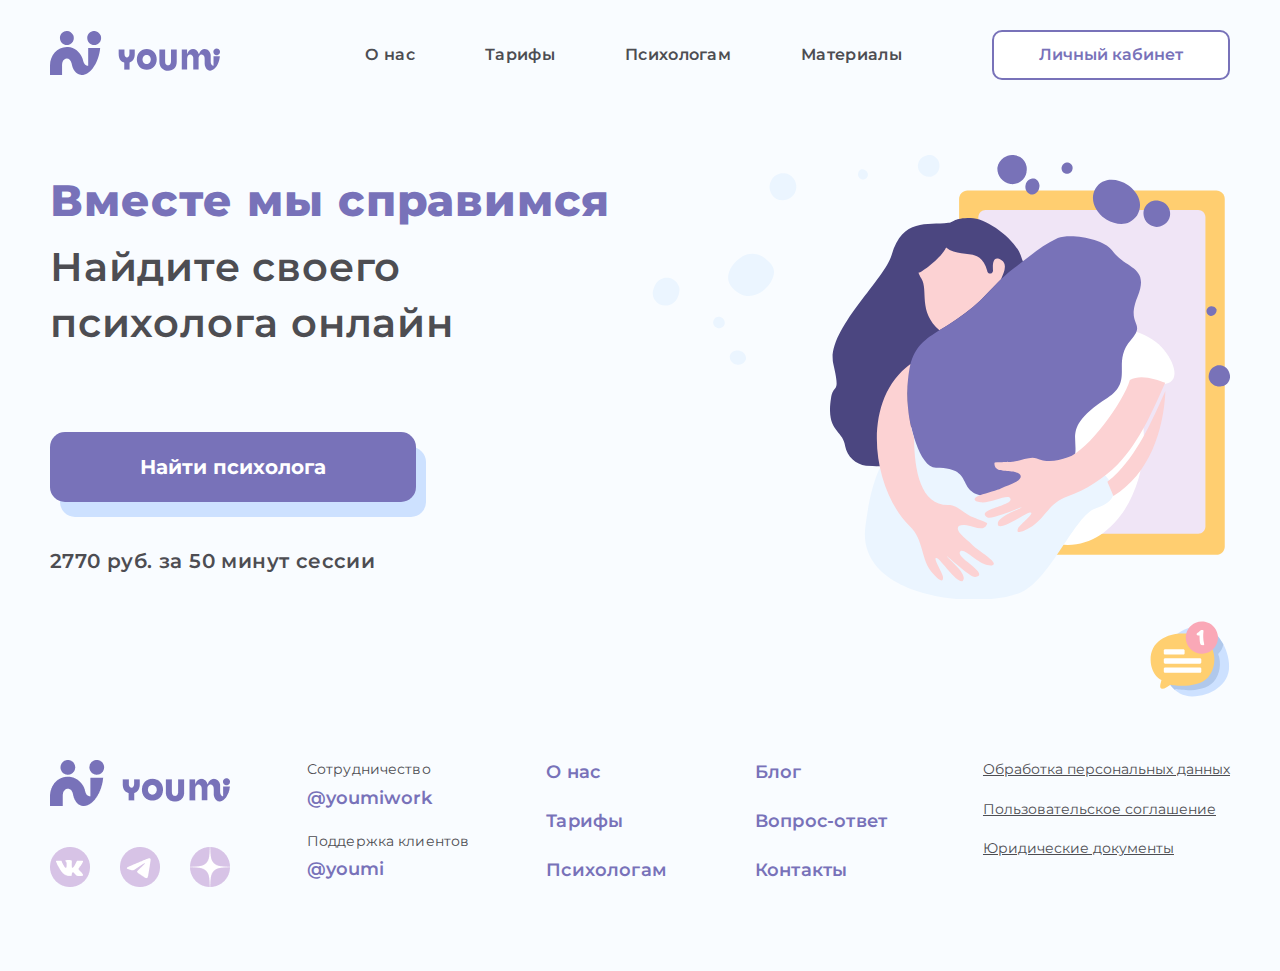
==== about-us.html @ 8cc69815 "about-us" ====
<!DOCTYPE html>
<html lang="en">
<head>
    <meta charset="UTF-8">
    <meta http-equiv="X-UA-Compatible" content="IE=edge">
    <meta name="viewport" content="width=device-width, initial-scale=1.0">
    <link rel="stylesheet" href="css/style.css">
    <link rel="stylesheet" href="css/header.css">
    <link rel="stylesheet" href="css/about-us.css">
    <link rel="stylesheet" href="css/footer.css">
    <title>About us</title>
</head>
<body>
    <header class="header">
        <div class="container">
            <div class="header__body">
                <a href="index.html" class="header__logo"><img src="img/header/logo.svg" alt=""></a>
                <nav class="header__menu menu">
                    <div class="menu__wrapper">
                        <ul class="menu__list">
                            <li class="menu__item"><a href="about-us.html" class="menu__link" target="_blank">О нас</a></li>
                            <li class="menu__item"><a href="rates.html" class="menu__link" target="_blank">Тарифы</a></li>
                            <li class="menu__item"><a href="psychologists.html" class="menu__link" target="_blank">Психологам</a></li>
                            <li class="menu__item"><a href="#" class="menu__link" target="_blank">Материалы</a></li>
                        </ul>
                        <button class="menu__button">Личный кабинет</button>
                    </div>
                    <div class="menu__burger">
                    </div>
                </nav>
            </div>
        </div>
    </header>
     <main class="main">
        <section class="meet">
            <div class="container">
                <div class="meet__body">
                    <div class="meet__content content-meet">
                        <h3 class="content-meet__title title">Вместе мы справимся</h3>
                        <h1 class="content-meet__subtitle">Найдите своего психолога онлайн</h1>
                        <button class="content-meet__button button">Найти психолога</button>
                        <p class="content-meet__price">2770 руб. за 50 минут сессии</p>
                    </div>
                    <div class="meet__image">
                        <div class="meet__card-img">
                            <img src="img/home-page/meet/meet.svg" alt="">
                        </div>
                    </div>
                </div>
            </div>
        </section>
    </main>
    <footer class="footer">
        <div class="container">
            <div class="footer__body footer-flex">
                <div class="footer-flex__wrapper">
                    <div class="footer-flex__logo">
                        <img src="img/footer/logo.png" alt="">
                     </div>
                    <div data-da=".footer-flex, 768, 3" class="footer-flex__social" >
                        <a href="https://vk.com/"><img src="img/footer/vk.png" alt="vk"></a>
                        <a href="https://web.telegram.org/k/"><img src="img/footer/telegram.png" alt="telegram"></a>
                        <a href="https://dzen.ru/"><img src="img/footer/dzen.png" alt="dzen"></a>
                    </div>
                </div>
                <div class="footer-flex__email email-footer">
                    <div class="email-footer__item">
                       <div class="email-footer__title">Сотрудничество</div>
                       <a class="email-footer__link" href="mailto:@youmiwork">@youmiwork</a>
                    </div>
                    <div class="email-footer__item">
                        <div class="email-footer__title">Поддержка клиентов</div>
                        <a class="email-footer__link" href="mailto:@youmi">@youmi</a>
                    </div>
                </div>
                <nav class="footer-flex__nav nav-footer">
                    <ul class="nav-footer__list">
                        <li class="nav-footer__item"><a href="about-us.html" class="nav-footer__link" target="_blank">О нас</a></li>
                        <li class="nav-footer__item"><a href="#" class="nav-footer__link" target="_blank">Блог</a></li>
                        <li class="nav-footer__item"><a href="rates.html" class="nav-footer__link" target="_blank">Тарифы</a></li>
                        <li class="nav-footer__item"><a href="#" class="nav-footer__link" target="_blank">Вопрос-ответ</a></li>
                        <li class="nav-footer__item"><a href="psychologists.html" class="nav-footer__link" target="_blank">Психологам</a></li>
                        <li class="nav-footer__item"><a href="contacts.html" class="nav-footer__link" target="_blank">Контакты</a></li>
                    </ul>
                </nav>
                <d class="footer-flex__documentation documentation-footer">
                    <a href="#" class="documentation-footer__link">Обработка персональных данных</a>
                    <a href="#" class="documentation-footer__link">Пользовательское соглашение</a>
                    <a href="#" class="documentation-footer__link">Юридические документы</a>
                </d>
            </div>
        </div>
    </footer>
     <script src="js/jquery.js"></script>
     <script src="js/slick.min.js"></script>
     <script type="module" src="./js/app.js"></script>
     <script src="js/main.js"></script>
</body>
</html>
---- css/style.css ----
@font-face {
  font-family: "Montserrat-Light";
  src: url("../fonts/Montserrat-Light.ttf");
  font-weight: 300;
}
@font-face {
  font-family: "Montserrat-LightItalic";
  src: url("../fonts/Montserrat-LightItalic.ttf");
  font-weight: 300;
  font-style: italic;
}
@font-face {
  font-family: "Montserrat-Regular";
  src: url("../fonts/Montserrat-Regular.ttf");
  font-weight: 400;
}
@font-face {
  font-family: "Montserrat-Italic";
  src: url("../fonts/Montserrat-Italic.ttf");
  font-weight: 400;
  font-style: italic;
}
@font-face {
  font-family: "Montserrat-Medium";
  src: url("../fonts/Montserrat-Medium.ttf");
  font-weight: 500;
}
@font-face {
  font-family: "Montserrat-MediumItalic";
  src: url("../fonts/Montserrat-MediumItalic.ttf");
  font-weight: 500;
  font-style: italic;
}
@font-face {
  font-family: "Montserrat-SemiBold";
  src: url("../fonts/Montserrat-SemiBold.ttf");
  font-weight: 600;
}
@font-face {
  font-family: "Montserrat-SemiBoldItalic";
  src: url("../fonts/Montserrat-SemiBoldItalic.ttf");
  font-weight: 600;
  font-style: italic;
}
@font-face {
  font-family: "Montserrat-Bold";
  src: url("../fonts/Montserrat-Bold.ttf");
  font-weight: 700;
}
@font-face {
  font-family: "Montserrat-BoldItalic";
  src: url("../fonts/Montserrat-BoldItalic.ttf");
  font-weight: 700;
  font-style: italic;
}
@font-face {
  font-family: "Montserrat-ExtraBold";
  src: url("../fonts/Montserrat-ExtraBold.ttf");
  font-weight: 800;
}
@font-face {
  font-family: "Montserrat-ExtraBoldItalic";
  src: url("../fonts/Montserrat-ExtraBoldItalic.ttf");
  font-weight: 800;
  font-style: italic;
}
* {
  margin: 0;
  padding: 0;
  box-sizing: border-box;
  list-style: none;
  text-decoration: none;
}

.lock {
  overflow: hidden;
}

.container {
  max-width: 1210px;
  padding: 0 15px;
  margin: 0 auto;
}
@media screen and (max-width: 768px) {
  .container {
    padding: 0 30px;
  }
}

.ibg {
  position: relative;
}
.ibg img {
  position: absolute;
  width: 100%;
  height: 100%;
  top: 0;
  left: 0;
  -o-object-fit: cover;
     object-fit: cover;
}

.button {
  min-height: 70px;
  font-family: var(--font-montserrat-norms-bold);
  font-size: 20px;
  line-height: 100%;
  color: #FFFFFF;
  display: inline-flex;
  align-items: center;
  justify-content: center;
  background: var(--main-color);
  border-radius: 15px;
  border: none;
  outline: none;
  cursor: pointer;
  box-shadow: 10px 15px 0px #CDE1FF;
}
.button:hover {
  box-shadow: 5px 5px 0px #CDE1FF;
}
.button:active {
  box-shadow: 0px 1px 0px #CDE1FF;
}
@media screen and (max-width: 768px) {
  .button {
    box-shadow: 5px 10px 0px #CDE1FF;
  }
}
@media screen and (max-width: 360px) {
  .button {
    font-size: 16px;
  }
}

.title {
  font-family: var(--font-montserrat-norms-extrabold);
  font-size: 40px;
  line-height: 130%;
  letter-spacing: 0.02em;
  color: #7872B9;
}
@media screen and (max-width: 640px) {
  .title {
    font-size: 18px;
  }
}

.text {
  font-family: var(--font-montserrat-norms-regular);
  font-size: 20px;
  line-height: 140%;
  letter-spacing: 0.01em;
  color: #4D4D52;
}
@media screen and (max-width: 480px) {
  .text {
    font-size: 14px;
  }
}
---- css/header.css ----
:root {
  --font-montserrat-norms-light:"Montserrat-Light",sans-serif;
  --font-montserrat-italic-light:"Montserrat-LightItalic",sans-serif;
  --font-montserrat-norms-regular:"Montserrat-Regular",sans-serif;
  --font-montserrat-italic-regular:"Montserrat-Italic",sans-serif;
  --font-montserrat-norms-medium:"Montserrat-Medium",sans-serif;
  --font-montserrat-italic-medium:"Montserrat-MediumItalic",sans-serif;
  --font-montserrat-norms-semibold:"Montserrat-SemiBold",sans-serif;
  --font-montserrat-italic-semibold:"Montserrat-SemiBoldItalic",sans-serif;
  --font-montserrat-norms-bold:"Montserrat-Bold",sans-serif;
  --font-montserrat-italic-bold:"Montserrat-BoldItalic",sans-serif;
  --font-montserrat-norms-extrabold:"Montserrat-ExtraBold",sans-serif;
  --font-montserrat-italic-extrabold:"Montserrat-ExtraBoldItalic",sans-serif;
  --main-color:#7872B9;
  --secondary-color:#4D4D52;
}

.header {
  padding-top: 30px;
  background: #F9FCFF;
}
.header__body {
  display: flex;
  justify-content: space-between;
  align-items: center;
  min-height: 50px;
}

.menu {
  display: flex;
  align-items: center;
}
.menu__wrapper {
  display: flex;
  align-items: center;
  transition: all 0.3s;
}
@media screen and (max-width: 920px) {
  .menu__wrapper {
    display: block;
    position: fixed;
    width: 100%;
    height: 100%;
    z-index: 5;
    top: -100%;
    left: 0;
    padding: 70px 15px 30px;
    background: rgba(152, 147, 251, 0.8);
    text-align: center;
  }
  .menu__wrapper.active {
    top: 0;
  }
}
.menu__list {
  display: flex;
  gap: 70px;
}
@media screen and (max-width: 1100px) {
  .menu__list {
    gap: 30px;
  }
}
@media screen and (max-width: 920px) {
  .menu__list {
    display: block;
  }
}
@media screen and (max-width: 920px) {
  .menu__item {
    margin-bottom: 30px;
  }
}
.menu__link {
  font-family: var(--font-montserrat-norms-semibold);
  font-size: 16px;
  line-height: 30px;
  letter-spacing: 0.02em;
  color: var(--secondary-color);
}
.menu__link:hover {
  text-decoration: underline;
}
@media screen and (max-width: 920px) {
  .menu__link {
    color: #fff;
    font-size: 36px;
  }
  .menu__link:hover {
    text-decoration: none;
  }
}
.menu__button {
  margin-left: 90px;
  min-height: 50px;
  display: flex;
  justify-content: center;
  align-items: center;
  font-family: var(--font-montserrat-norms-semibold);
  font-size: 16px;
  line-height: 22px;
  color: var(--main-color);
  border: 2px solid #7872B9;
  border-radius: 10px;
  background: #fff;
  padding: 0 45px;
  cursor: pointer;
  transition: all 0.3s;
}
@media screen and (min-width: 921px) {
  .menu__button:hover {
    background: rgba(215, 195, 230, 0.25);
  }
  .menu__button:active {
    color: #fff;
    background: #7872B9;
  }
}
@media screen and (max-width: 1100px) {
  .menu__button {
    margin-left: 20px;
  }
}
@media screen and (max-width: 920px) {
  .menu__button {
    margin: 0 auto;
  }
}
.menu__burger {
  width: 30px;
  height: 22px;
  background: url(../img/header/open.png) no-repeat;
  display: none;
  transition: all 0.3s;
}
@media screen and (max-width: 920px) {
  .menu__burger {
    display: block;
    position: relative;
    z-index: 10;
    cursor: pointer;
  }
}
.menu__burger.active {
  height: 30px;
  background: url(../img/header/close.png) no-repeat;
}
---- css/about-us.css ----
:root {
  --font-montserrat-norms-light:"Montserrat-Light",sans-serif;
  --font-montserrat-italic-light:"Montserrat-LightItalic",sans-serif;
  --font-montserrat-norms-regular:"Montserrat-Regular",sans-serif;
  --font-montserrat-italic-regular:"Montserrat-Italic",sans-serif;
  --font-montserrat-norms-medium:"Montserrat-Medium",sans-serif;
  --font-montserrat-italic-medium:"Montserrat-MediumItalic",sans-serif;
  --font-montserrat-norms-semibold:"Montserrat-SemiBold",sans-serif;
  --font-montserrat-italic-semibold:"Montserrat-SemiBoldItalic",sans-serif;
  --font-montserrat-norms-bold:"Montserrat-Bold",sans-serif;
  --font-montserrat-italic-bold:"Montserrat-BoldItalic",sans-serif;
  --font-montserrat-norms-extrabold:"Montserrat-ExtraBold",sans-serif;
  --font-montserrat-italic-extrabold:"Montserrat-ExtraBoldItalic",sans-serif;
  --main-color:#7872B9;
  --secondary-color:#4D4D52;
}

.meet {
  background: #F9FCFF;
  padding: 75px 0 81px 0;
}
@media screen and (max-width: 768px) {
  .meet {
    padding: 47px 0 72px 0;
  }
}
.meet__body {
  display: flex;
  -moz-column-gap: 15px;
       column-gap: 15px;
}
@media screen and (max-width: 768px) {
  .meet__body {
    flex-direction: column;
    row-gap: 30px;
  }
}
.meet__content {
  flex: 1 1 auto;
  display: flex;
  flex-direction: column;
  align-items: flex-start;
}
@media screen and (max-width: 768px) {
  .meet__content {
    text-align: center;
    align-items: center;
  }
}
.meet__image {
  flex: 0 0 49%;
  position: relative;
}
.meet__image:after {
  content: "";
  position: absolute;
  bottom: -100px;
  right: 0;
  width: 80px;
  height: 80px;
  background: url(../img/home-page/meet/chat.svg) center/cover no-repeat;
}
@media screen and (max-width: 768px) {
  .meet__image:after {
    bottom: -60px;
  }
}
@media screen and (max-width: 360px) {
  .meet__image:after {
    bottom: -52px;
    width: 40px;
    height: 40px;
  }
}
@media screen and (min-width: 769px) {
  .meet__card-img {
    position: relative;
    min-height: 444px;
    overflow: hidden;
  }
  .meet__card-img img {
    -o-object-fit: cover;
       object-fit: cover;
    position: absolute;
    width: 100%;
    height: 100%;
    top: 0;
    left: 0;
  }
}
@media screen and (max-width: 768px) {
  .meet__card-img {
    text-align: center;
  }
  .meet__card-img img {
    max-width: 100%;
  }
}

.content-meet__title {
  margin-top: 17px;
  margin-bottom: 10px;
  font-size: 44px;
}
@media screen and (max-width: 768px) {
  .content-meet__title {
    margin-bottom: 5px;
  }
}
@media screen and (max-width: 360px) {
  .content-meet__title {
    font-family: var(--font-montserrat-norms-bold);
    font-size: 24px;
  }
}
.content-meet__subtitle {
  font-family: var(--font-montserrat-norms-semibold);
  font-size: 40px;
  line-height: 140%;
  letter-spacing: 0.02em;
  color: var(--secondary-color);
  max-width: 430px;
  margin-bottom: 81px;
}
@media screen and (max-width: 768px) {
  .content-meet__subtitle {
    margin-bottom: 30px;
  }
}
@media screen and (max-width: 480px) {
  .content-meet__subtitle {
    font-size: 24px;
  }
}
.content-meet__button {
  padding: 0 90px;
  margin-bottom: 45px;
}
@media screen and (max-width: 880px) {
  .content-meet__button {
    padding: 0 70px;
  }
}
@media screen and (max-width: 768px) {
  .content-meet__button {
    margin-bottom: 30px;
  }
}
@media screen and (max-width: 480px) {
  .content-meet__button {
    padding: 0 50px;
  }
}
.content-meet__price {
  font-family: var(--font-montserrat-norms-semibold);
  color: var(--secondary-color);
  font-size: 20px;
  line-height: 140%;
  letter-spacing: 0.02em;
}
@media screen and (max-width: 360px) {
  .content-meet__price {
    font-size: 14px;
  }
}
---- css/footer.css ----
:root {
  --font-montserrat-norms-light:"Montserrat-Light",sans-serif;
  --font-montserrat-italic-light:"Montserrat-LightItalic",sans-serif;
  --font-montserrat-norms-regular:"Montserrat-Regular",sans-serif;
  --font-montserrat-italic-regular:"Montserrat-Italic",sans-serif;
  --font-montserrat-norms-medium:"Montserrat-Medium",sans-serif;
  --font-montserrat-italic-medium:"Montserrat-MediumItalic",sans-serif;
  --font-montserrat-norms-semibold:"Montserrat-SemiBold",sans-serif;
  --font-montserrat-italic-semibold:"Montserrat-SemiBoldItalic",sans-serif;
  --font-montserrat-norms-bold:"Montserrat-Bold",sans-serif;
  --font-montserrat-italic-bold:"Montserrat-BoldItalic",sans-serif;
  --font-montserrat-norms-extrabold:"Montserrat-ExtraBold",sans-serif;
  --font-montserrat-italic-extrabold:"Montserrat-ExtraBoldItalic",sans-serif;
  --main-color:#7872B9;
  --secondary-color:#4D4D52;
}

.footer {
  padding: 80px 0;
  background: #F9FCFF;
}

.footer-flex {
  display: flex;
  justify-content: space-between;
  -moz-column-gap: 50px;
       column-gap: 50px;
  flex-wrap: wrap;
  row-gap: 40px;
}
@media screen and (max-width: 1150px) {
  .footer-flex {
    -moz-column-gap: 0;
         column-gap: 0;
  }
}
.footer-flex__wrapper {
  display: flex;
  flex-direction: column;
  row-gap: 37px;
}
@media screen and (max-width: 1150px) {
  .footer-flex__wrapper {
    order: -1;
    flex: 0 0 50%;
  }
}
.footer-flex__social {
  display: flex;
  -moz-column-gap: 30px;
       column-gap: 30px;
}
.footer-flex__social img {
  width: 40px;
  height: 40px;
}
@media screen and (max-width: 1150px) {
  .footer-flex__email {
    flex: 0 1 50%;
  }
  .footer-flex__documentation {
    flex: 0 1 50%;
  }
}
@media screen and (max-width: 768px) {
  .footer-flex__email {
    flex: 0 1 100%;
  }
  .footer-flex__documentation {
    flex: 0 1 100%;
  }
}

.email-footer {
  display: flex;
  flex-direction: column;
  row-gap: 21px;
}
.email-footer__title {
  font-family: var(--font-montserrat-norms-regular);
  font-size: 14px;
  line-height: 140%;
  letter-spacing: 0.01em;
  color: #4D4D52;
  margin-bottom: 6px;
}
.email-footer__link {
  font-family: var(--font-montserrat-norms-semibold);
  font-size: 18px;
  line-height: 140%;
  cursor: pointer;
  color: #7872B9;
}
.email-footer__link:hover {
  text-decoration: underline;
}

.nav-footer {
  flex: 0 0 360px;
}
@media screen and (max-width: 1150px) {
  .nav-footer {
    order: -1;
    flex: 0 0 50%;
  }
}
@media screen and (max-width: 768px) {
  .nav-footer {
    flex: 0 0 100%;
  }
}
.nav-footer__list {
  display: flex;
  flex-wrap: wrap;
  row-gap: 24px;
  justify-content: center;
}
@media screen and (max-width: 768px) {
  .nav-footer__list {
    width: 100%;
    max-width: 330px;
  }
}
.nav-footer__item {
  flex: 0 50%;
}
@media screen and (min-width: 769px) {
  .nav-footer__item:nth-child(even) {
    flex: 0 0 42%;
  }
  .nav-footer__item:nth-child(odd) {
    flex: 0 0 58%;
  }
}
@media screen and (max-width: 768px) {
  .nav-footer__item:nth-child(odd) {
    padding-right: 10px;
  }
}
.nav-footer__link {
  font-family: var(--font-montserrat-norms-semibold);
  font-size: 18px;
  line-height: 140%;
  letter-spacing: 0.01em;
  color: #7872B9;
  cursor: pointer;
}
.nav-footer__link:hover {
  text-decoration: underline;
}
@media screen and (max-width: 480px) {
  .nav-footer__link {
    font-size: 16px;
  }
}

.documentation-footer {
  display: flex;
  flex-direction: column;
  row-gap: 20px;
}
.documentation-footer__link {
  font-family: var(--font-montserrat-norms-regular);
  font-size: 14px;
  line-height: 140%;
  color: #4D4D52;
  text-decoration: underline;
}
@media screen and (max-width: 480px) {
  .documentation-footer__link {
    font-size: 16px;
  }
}
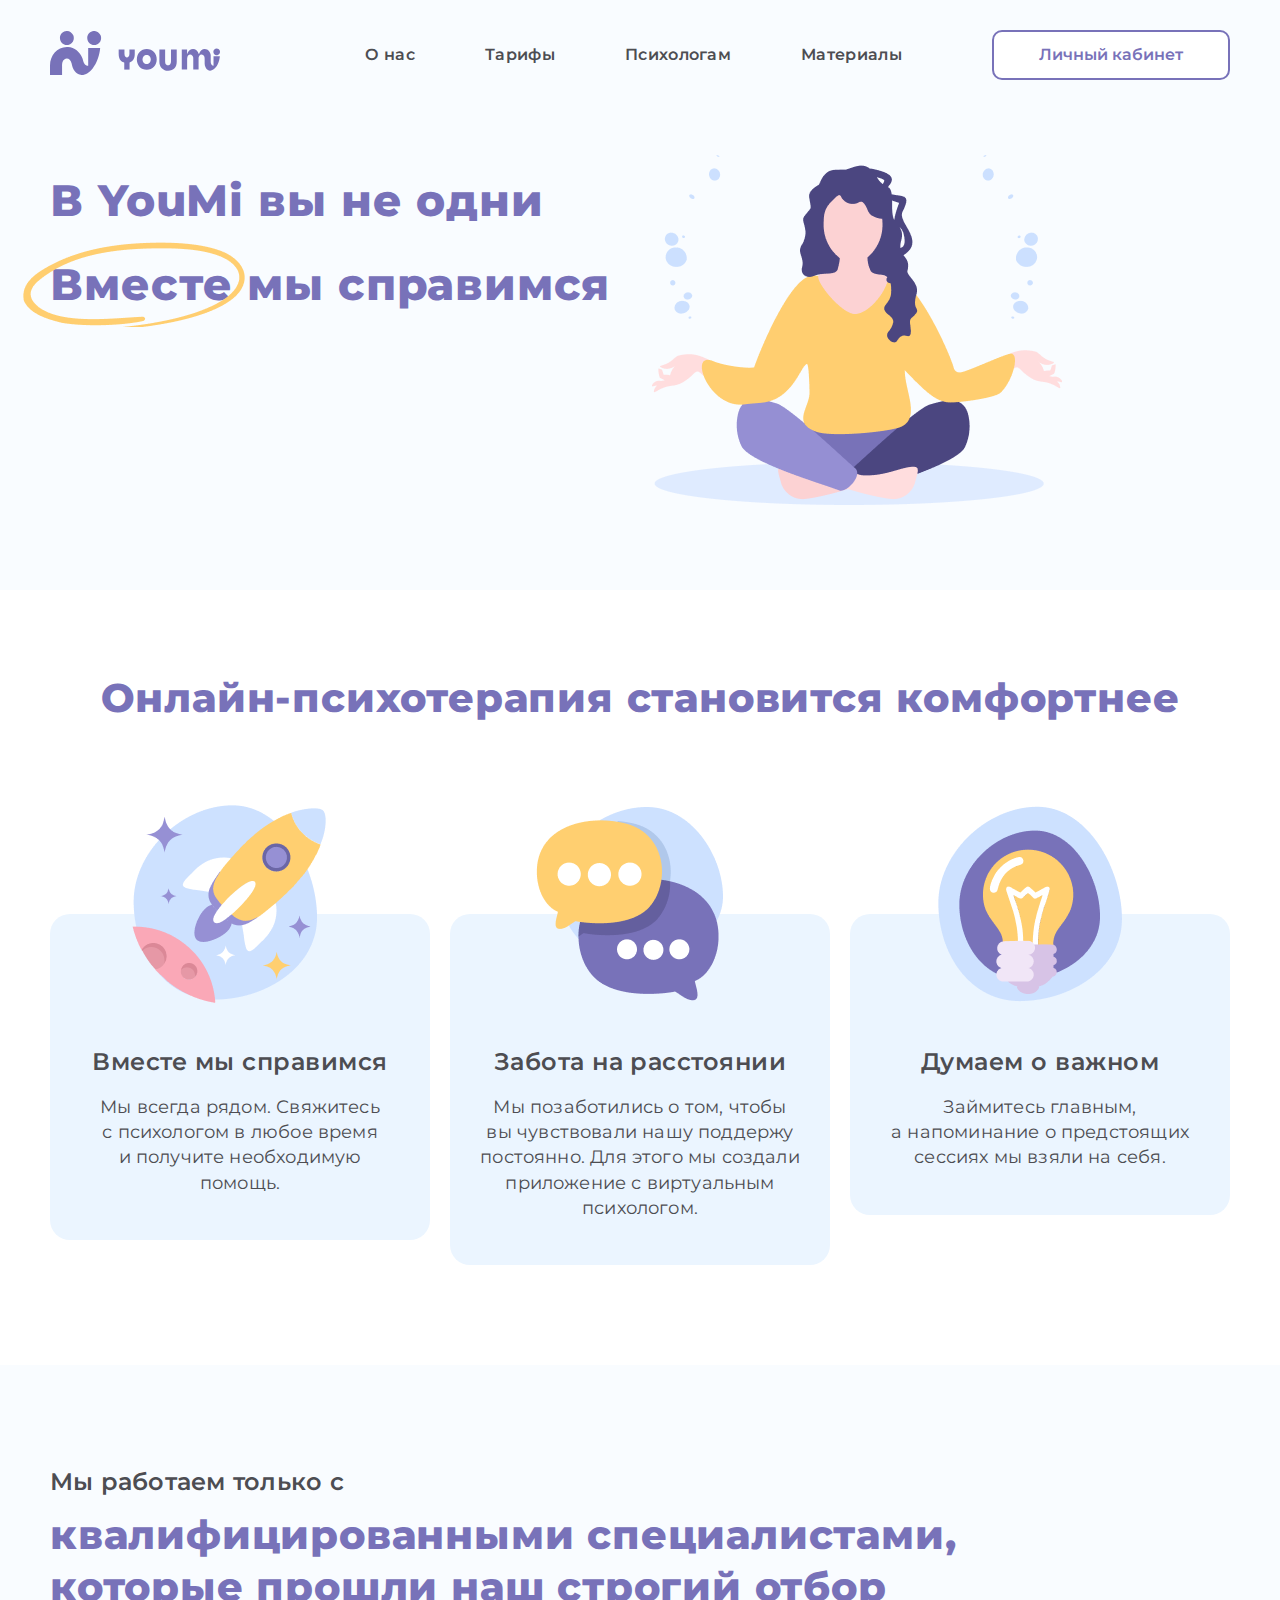
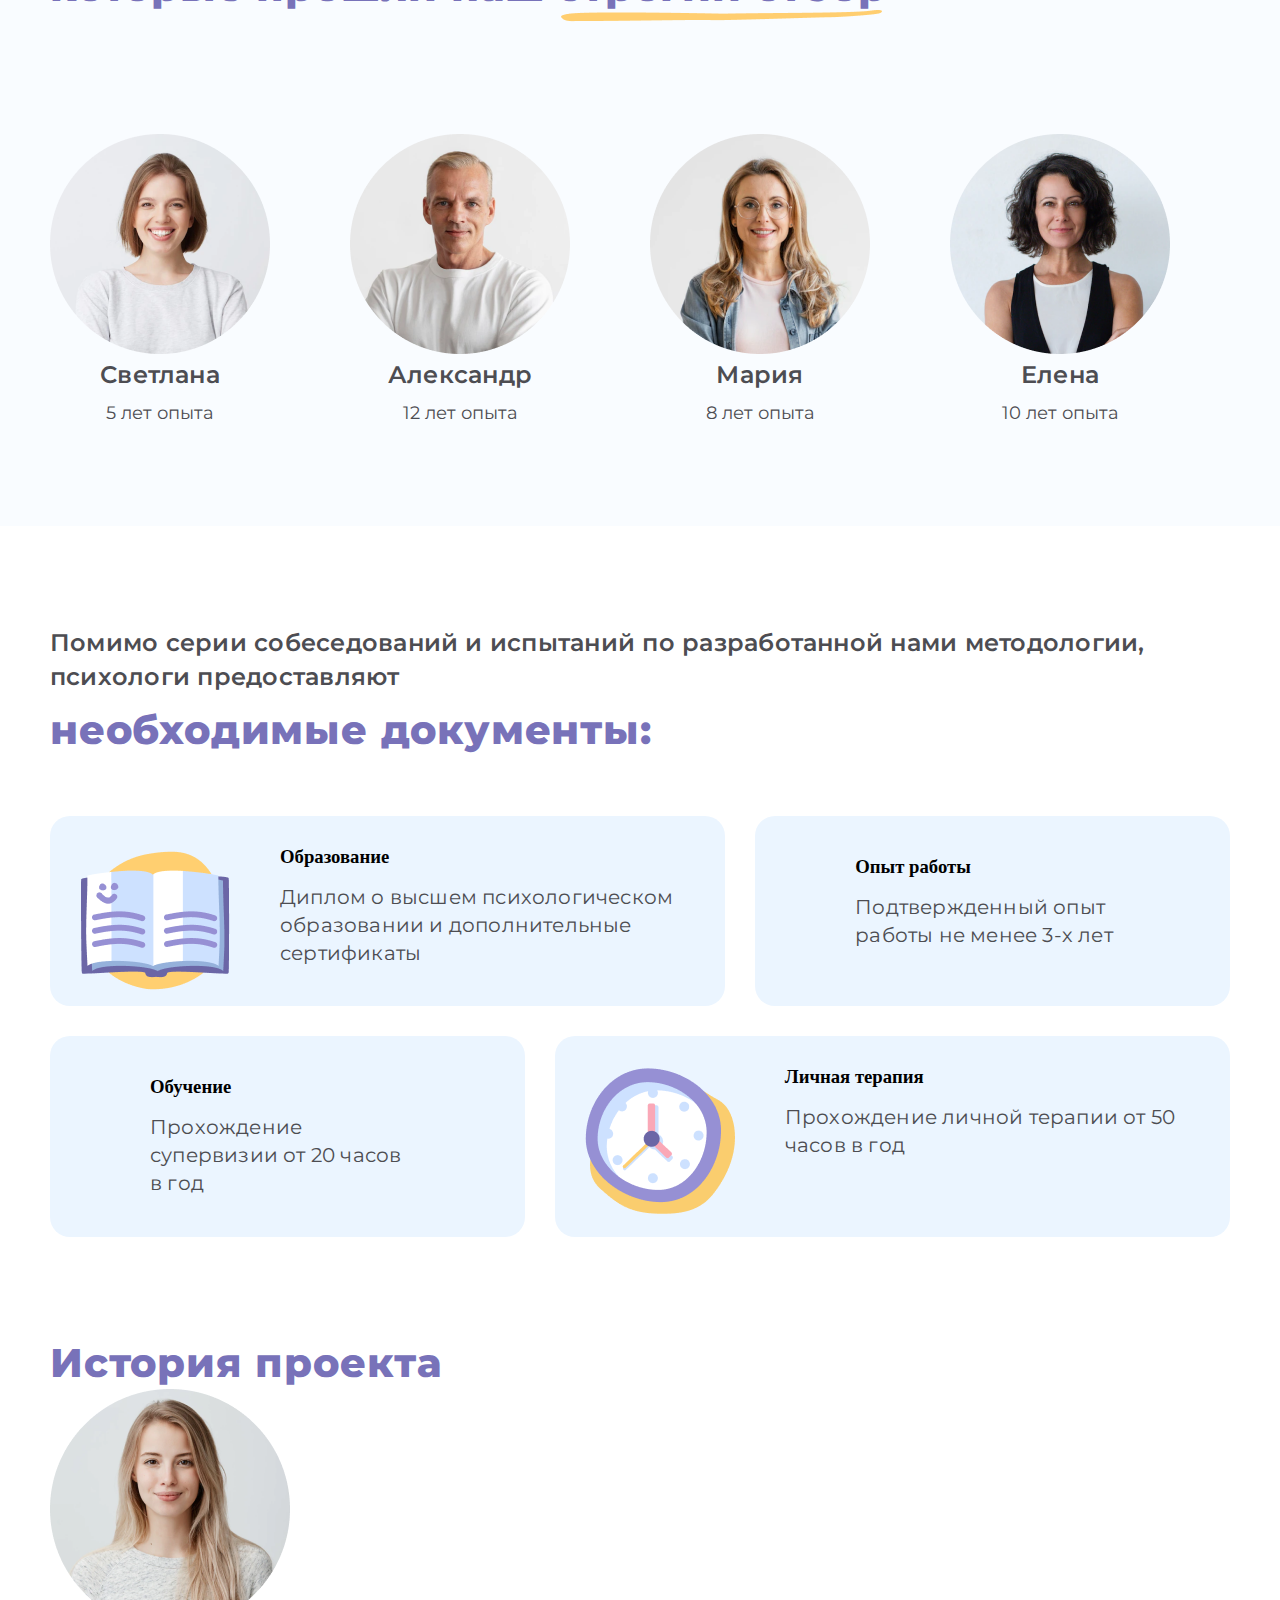
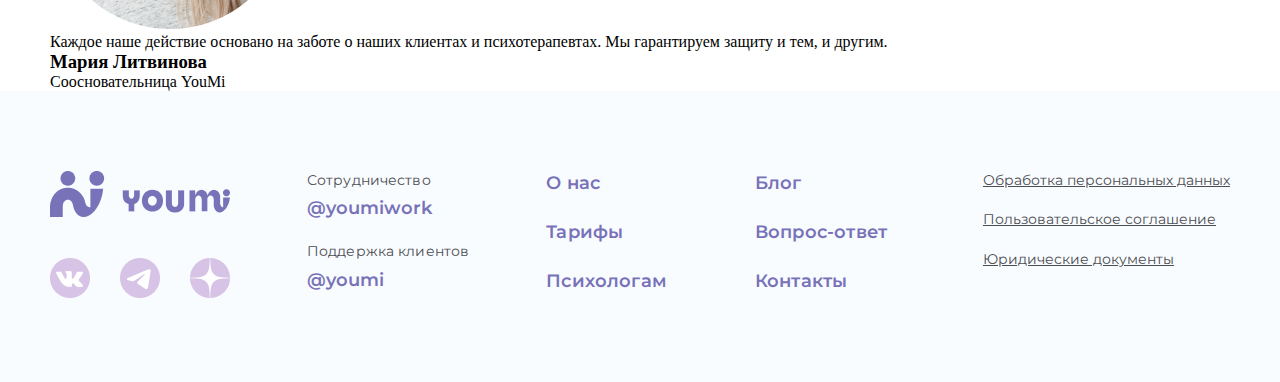
==== commit 29ded669: "history" ====
--- a/about-us.html
+++ b/about-us.html
@@ -36,14 +36,210 @@
             <div class="container">
                 <div class="meet__body">
                     <div class="meet__content content-meet">
-                        <h3 class="content-meet__title title">Вместе мы справимся</h3>
-                        <h1 class="content-meet__subtitle">Найдите своего психолога онлайн</h1>
-                        <button class="content-meet__button button">Найти психолога</button>
-                        <p class="content-meet__price">2770 руб. за 50 минут сессии</p>
+                        <h3 class="content-meet__title title">В YouMi вы не одни</h3>
+                        <h1 class="content-meet__title title"><span>Вместе</span> мы справимся</h1>
+                        
                     </div>
                     <div class="meet__image">
                         <div class="meet__card-img">
-                            <img src="img/home-page/meet/meet.svg" alt="">
+                            <img src="img/about-us/meet/woman.png" alt="">
+                        </div>
+                    </div>
+                </div>
+            </div>
+        </section>
+        <section class="online">
+            <div class="container">
+                <div class="online__body">
+                    <h3 class="online__title title">Онлайн-психотерапия становится комфортнее</h3>
+                    <div class="online__wrapper">
+                        <article class="online__item item-online">
+                            <div class="item-online__content">
+                                <img src="img/about-us/online/rocket.png" alt="rocket" class="item-online__img">
+                                <h3 class="item-online__title">Вместе мы справимся</h3>
+                                <p class="item-online__text">Мы всегда рядом.
+                                    Свяжитесь с психологом в любое время и получите необходимую помощь.</p>
+                            </div>
+                        </article>
+                        <article class="online__item item-online">
+                            <div class="item-online__content">
+                                <img src="img/about-us/online/chat.png" alt="world" class="item-online__img">
+                                <h3 class="item-online__title">Забота на расстоянии</h3>
+                                <p class="item-online__text">Мы позаботились о том, чтобы вы чувствовали нашу поддержу постоянно. Для этого мы создали приложение с виртуальным психологом.</p>
+                            </div>
+                        </article>
+                        <article class="online__item item-online">
+                            <div class="item-online__content">
+                                <img src="img/about-us/online/lamp.png" alt="world" class="item-online__img">
+                                <h3 class="item-online__title">Думаем о важном</h3>
+                                <p class="item-online__text">Займитесь главным, а напоминание о предстоящих сессиях мы взяли на себя.</p>
+                            </div>
+                        </article>
+                    </div>
+                    <div class="online__slider">
+                        <article class="online__item item-online">
+                            <div class="item-online__content">
+                                <img src="img/home-page/online/world.png" alt="world" class="item-online__img">
+                                <h3 class="item-online__title">Свобода возможностей</h3>
+                                <p class="item-online__text">Проходите сессию из любой точки мира, не тратьте время на дорогу</p>
+                            </div>
+                        </article>
+                        <article class="online__item item-online">
+                            <div class="item-online__content">
+                                <img src="img/home-page/online/check.png" alt="world" class="item-online__img">
+                                <h3 class="item-online__title">Будьте уверены в своем выборе</h3>
+                                <p class="item-online__text">Мы работаем только с квалифицированными специалистами, которые прошли строгий отбор</p>
+                            </div>
+                        </article>
+                        <article class="online__item item-online">
+                            <div class="item-online__content">
+                                <img src="img/home-page/online/aim.png" alt="world" class="item-online__img">
+                                <h3 class="item-online__title">Ваш запрос важен</h3>
+                                <p class="item-online__text">Подберем опытного специалиста под ваш запрос</p>
+                            </div>
+                        </article>
+                    </div>
+                </div>
+            </div>
+        </section>
+        <section class="person">
+            <div class="container">
+                <div class="person__body">
+                    <h3 class="person__title">Мы работаем только с</h3>
+                    <h3 class="person__subtitle title">квалифицированными специалистами, которые прошли наш <span>строгий отбор</span></h3>
+                    <div class="person__wrapper wrapper-person">
+                        <article class="wrapper-person__item item-person">
+                            <img src="img/about-us/specialist/person01.png" alt="">
+                            <h3 class="item-person__title">Светлана</h3>
+                            <p class="item-person__text">5 лет опыта</p>
+                        </article>
+                        <article class="wrapper-person__item item-person">
+                            <img src="img/about-us/specialist/person02.png" alt="">
+                            <h3 class="item-person__title">Александр</h3>
+                            <p class="item-person__text">12 лет опыта</p>
+                        </article>
+                        <article class="wrapper-person__item item-person">
+                            <img src="img/about-us/specialist/person03.png" alt="">
+                            <h3 class="item-person__title">Мария</h3>
+                            <p class="item-person__text">8 лет опыта</p>
+                        </article>
+                        <article class="wrapper-person__item item-person">
+                            <img src="img/about-us/specialist/person04.png" alt="">
+                            <h3 class="item-person__title">Елена</h3>
+                            <p class="item-person__text">10 лет опыта</p>
+                        </article>
+                    </div>
+                    <div class="person__container">
+                        <div class="person__slider slider-person">
+                            <article class="slider-person__item item-person">
+                                <img src="img/about-us/specialist/person01.png" alt="">
+                                <h3 class="item-person__title">Светлана</h3>
+                                <p class="item-person__text">5 лет опыта</p>
+                            </article>
+                            <article class="slider-person__item item-person">
+                                <img src="img/about-us/specialist/person02.png" alt="">
+                                <h3 class="item-person__title">Александр</h3>
+                                <p class="item-person__text">12 лет опыта</p>
+                            </article>
+                            <article class="slider-person__item item-person">
+                                <img src="img/about-us/specialist/person03.png" alt="">
+                                <h3 class="item-person__title">Мария</h3>
+                                <p class="item-person__text">8 лет опыта</p>
+                            </article>
+                            <article class="slider-person__item item-person">
+                                <img src="img/about-us/specialist/person04.png" alt="">
+                                <h3 class="item-person__title">Елена</h3>
+                                <p class="item-person__text">10 лет опыта</p>
+                            </article>
+                        </div>
+                    </div>
+                </div>
+            </div>
+        </section>
+        <section class="specialist">
+            <div class="container">
+                <div class="specialist__body">
+                    <h3 class="specialist__title">Помимо серии собеседований и испытаний по разработанной нами методологии, психологи предоставляют</h3>
+                    <h3 class="specialist__subtitle title">необходимые документы:</h3>
+                    <div class="specialist__flex flex-specialist">
+                        <div class="flex-specialist__item flex-specialist__item_long">
+                           <img src="img/home-page/specialist/book.png" alt="">
+                           <div class="flex-specialist__content">
+                                <h3 class="flex-specialist__title">Образование</h3>
+                                <p class="flex-specialist__text text">Диплом о высшем психологическом образовании и дополнительные сертификаты</p>
+                           </div>
+                        </div>
+                       <div class="flex-specialist__item flex-specialist__item_short">
+                            <div class="flex-specialist__content">
+                                <h3 class="flex-specialist__title">Опыт работы</h3>
+                                <p class="flex-specialist__text text">Подтвержденный опыт работы не менее 3-х лет</p>
+                           </div>
+                        </div>
+                        <div class="flex-specialist__item flex-specialist__item_short">
+                            <div class="flex-specialist__content">
+                                <h3 class="flex-specialist__title">Обучение</h3>
+                                <p class="flex-specialist__text text">Прохождение супервизии от 20 часов в год</p>
+                           </div>
+                        </div>
+                        <div class="flex-specialist__item flex-specialist__item_long">
+                            <img src="img/home-page/specialist/watch.png" alt="">
+                           <div class="flex-specialist__content">
+                                <h3 class="flex-specialist__title">Личная терапия</h3>
+                                <p class="flex-specialist__text text">Прохождение личной терапии от 50 часов в год</p>
+                           </div>
+                        </div>
+                       
+                        
+                    </div>
+                    <!--Слайдер-->
+                    <div class="specialist__slider slider-specialist">
+                        <div class="slider-specialist__item ">
+                           <div class="slider-specialist__content">
+                                <h3 class="slider-specialist__title">Образование</h3>
+                                <p class="slider-specialist__text text">Диплом о высшем психологическом образовании и дополнительные сертификаты</p>
+                           </div>
+                        </div>
+                       <div class="slider-specialist__item">
+                            <div class="slider-specialist__content">
+                                <h3 class="slider-specialist__title">Опыт работы</h3>
+                                <p class="slider-specialist__text text">Подтвержденный опыт работы не менее 3-х лет</p>
+                           </div>
+                        </div>
+                        <div class="slider-specialist__item ">
+                            <div class="slider-specialist__content">
+                                <h3 class="slider-specialist__title">Обучение</h3>
+                                <p class="slider-specialist__text text">Прохождение супервизии от 20 часов в год</p>
+                           </div>
+                        </div>
+                        <div class="slider-specialist__item ">
+                            <div class="slider-specialist__content">
+                                <h3 class="slider-specialist__title">Личная терапия</h3>
+                                <p class="slider-specialist__text text">Прохождение личной терапии от 50 часов в год</p>
+                           </div>
+                        </div>
+                    </div>
+                </div>
+                
+            </div>
+        </section>
+        <section class="history">
+            <div class="container">
+                <div class="history__body">
+                    <div class="history__title title">История проекта</div>
+                    <div class="history__box">
+                        <div class="history__box-inner">
+                            <div class="history__item item-history">
+                                <div class="item-history__img">
+                                    <img src="img/about-us/history/woman.png" alt="">
+                                </div>
+                                <article class="item-history__content">
+                                    <p class="item-history__descr">Каждое наше действие основано на заботе о наших клиентах и психотерапевтах. Мы гарантируем защиту и тем, и другим.</p>
+                                    <footer class="item-history__footer">
+                                        <h3 class="item-history__name">Мария Литвинова</h3>
+                                        <p class="item-history__profession">Соосновательница YouMi</p>
+                                    </footer>
+                                </article>
+                            </div>
                         </div>
                     </div>
                 </div>
@@ -54,9 +250,9 @@
         <div class="container">
             <div class="footer__body footer-flex">
                 <div class="footer-flex__wrapper">
-                    <div class="footer-flex__logo">
+                    <a class="footer-flex__logo" href="index.html">
                         <img src="img/footer/logo.png" alt="">
-                     </div>
+                     </a>
                     <div data-da=".footer-flex, 768, 3" class="footer-flex__social" >
                         <a href="https://vk.com/"><img src="img/footer/vk.png" alt="vk"></a>
                         <a href="https://web.telegram.org/k/"><img src="img/footer/telegram.png" alt="telegram"></a>
--- a/css/about-us.css
+++ b/css/about-us.css
@@ -21,7 +21,7 @@
 }
 @media screen and (max-width: 768px) {
   .meet {
-    padding: 47px 0 72px 0;
+    padding: 47px 0 50px 0;
   }
 }
 .meet__body {
@@ -43,49 +43,18 @@
 }
 @media screen and (max-width: 768px) {
   .meet__content {
-    text-align: center;
-    align-items: center;
+    text-align: left;
+    align-items: left;
   }
 }
 .meet__image {
   flex: 0 0 49%;
   position: relative;
 }
-.meet__image:after {
-  content: "";
-  position: absolute;
-  bottom: -100px;
-  right: 0;
-  width: 80px;
-  height: 80px;
-  background: url(../img/home-page/meet/chat.svg) center/cover no-repeat;
-}
-@media screen and (max-width: 768px) {
-  .meet__image:after {
-    bottom: -60px;
-  }
-}
-@media screen and (max-width: 360px) {
-  .meet__image:after {
-    bottom: -52px;
-    width: 40px;
-    height: 40px;
-  }
-}
 @media screen and (min-width: 769px) {
-  .meet__card-img {
-    position: relative;
-    min-height: 444px;
-    overflow: hidden;
-  }
   .meet__card-img img {
-    -o-object-fit: cover;
-       object-fit: cover;
-    position: absolute;
-    width: 100%;
-    height: 100%;
-    top: 0;
-    left: 0;
+    max-width: 100%;
+    height: auto;
   }
 }
 @media screen and (max-width: 768px) {
@@ -102,12 +71,34 @@
   margin-bottom: 10px;
   font-size: 44px;
 }
+.content-meet__title span {
+  position: relative;
+}
+.content-meet__title span::before {
+  content: "";
+  position: absolute;
+  background: url(../img/about-us/meet/ornamentation.png) no-repeat;
+  top: -15px;
+  left: -27px;
+  width: 222px;
+  height: 85px;
+}
+@media screen and (max-width: 480px) {
+  .content-meet__title span::before {
+    background: url(../img/about-us/meet/mini-ornamentation.png) no-repeat;
+    width: 112px;
+    height: 45px;
+    z-index: 1;
+    top: -9px;
+    left: -9px;
+  }
+}
 @media screen and (max-width: 768px) {
   .content-meet__title {
     margin-bottom: 5px;
   }
 }
-@media screen and (max-width: 360px) {
+@media screen and (max-width: 480px) {
   .content-meet__title {
     font-family: var(--font-montserrat-norms-bold);
     font-size: 24px;
@@ -162,4 +153,471 @@
   .content-meet__price {
     font-size: 14px;
   }
+}
+
+.online {
+  padding: 82px 0 100px;
+}
+@media screen and (max-width: 768px) {
+  .online {
+    padding: 40px 0 45px;
+  }
+}
+.online__body {
+  text-align: center;
+}
+.online__title {
+  margin-bottom: 80px;
+  max-width: 1200px;
+}
+@media screen and (max-width: 480px) {
+  .online__title {
+    font-size: 20px;
+    margin-bottom: 30px;
+  }
+}
+.online__wrapper {
+  display: flex;
+  gap: 20px;
+}
+@media screen and (max-width: 900px) {
+  .online__wrapper {
+    display: none;
+  }
+}
+.online__item {
+  flex: 0 1 33.333%;
+}
+
+.online__slider {
+  display: none;
+}
+@media screen and (max-width: 900px) {
+  .online__slider {
+    display: block;
+    position: relative;
+  }
+}
+.online__slider .slick-list {
+  overflow: hidden;
+}
+.online__slider .slick-track {
+  display: flex;
+  -moz-column-gap: 20px;
+       column-gap: 20px;
+}
+.online__slider .slick-dots {
+  margin-top: 40px;
+  display: flex;
+  justify-content: center;
+  gap: 0 30px;
+}
+@media screen and (max-width: 480px) {
+  .online__slider .slick-dots {
+    margin-top: 20px;
+  }
+}
+.online__slider .slick-dots li {
+  width: 30px;
+  height: 30px;
+  background: #CDE1FF;
+  border-radius: 50%;
+  cursor: pointer;
+}
+.online__slider .slick-dots li button {
+  display: none;
+}
+@media screen and (max-width: 480px) {
+  .online__slider .slick-dots li {
+    width: 10px;
+    height: 10px;
+  }
+}
+.online__slider .slick-dots .slick-active {
+  background: #7872B9;
+}
+.online__slider .item-online__content {
+  min-height: calc(100% - 70px);
+}
+
+.item-online {
+  position: relative;
+}
+.item-online__content {
+  margin-top: 110px;
+  padding: 130px 30px 44px 30px;
+  background: #EBF5FF;
+  border-radius: 20px;
+  text-align: center;
+}
+@media screen and (max-width: 992px) {
+  .item-online__content {
+    margin-top: 70px;
+    padding: 90px 15px 44px 15px;
+  }
+}
+@media screen and (max-width: 768px) {
+  .item-online__content {
+    margin-top: 60px;
+    padding: 90px 20px 30px 20px;
+  }
+}
+.item-online__title {
+  font-family: var(--font-montserrat-norms-semibold);
+  font-size: 24px;
+  line-height: 150%;
+  letter-spacing: 0.02em;
+  color: #4D4D52;
+  margin-bottom: 15px;
+}
+@media screen and (max-width: 480px) {
+  .item-online__title {
+    font-size: 18px;
+  }
+}
+.item-online__text {
+  font-family: var(--font-montserrat-norms-regular);
+  font-size: 18px;
+  line-height: 140%;
+  letter-spacing: 0.01em;
+  color: #4D4D52;
+}
+@media screen and (max-width: 480px) {
+  .item-online__text {
+    font-size: 14px;
+  }
+}
+.item-online__img {
+  position: absolute;
+  top: 0;
+  left: calc(50% - 110px);
+}
+@media screen and (max-width: 992px) {
+  .item-online__img {
+    width: 150px;
+    height: 150px;
+    left: calc(50% - 75px);
+  }
+}
+@media screen and (max-width: 480px) {
+  .item-online__img {
+    width: 120px;
+    height: 120px;
+    left: calc(50% - 60px);
+  }
+}
+
+.person {
+  padding: 100px 0;
+  background: #F9FCFF;
+}
+@media screen and (max-width: 768px) {
+  .person {
+    padding: 40px 0;
+  }
+}
+.person__title {
+  font-family: var(--font-montserrat-norms-semibold);
+  font-size: 24px;
+  line-height: 140%;
+  letter-spacing: 0.01em;
+  color: #4D4D52;
+  margin-bottom: 10px;
+}
+.person__subtitle {
+  max-width: 1080px;
+  margin-bottom: 27px;
+}
+.person__subtitle span {
+  position: relative;
+}
+.person__subtitle span:after {
+  position: absolute;
+  content: "";
+  bottom: -11px;
+  right: 5px;
+  width: 321px;
+  height: 12px;
+  background: url(../img/home-page/specialist/arrow-yellow.png) no-repeat;
+}
+@media screen and (max-width: 640px) {
+  .person__subtitle span:after {
+    transform: scale(0.5);
+    right: -90px;
+  }
+}
+.person__container {
+  text-align: center;
+}
+
+.wrapper-person {
+  display: inline-flex;
+  margin: 94px auto 0 auto;
+  max-width: 1120px;
+  width: 100%;
+  justify-content: space-between;
+  -moz-column-gap: 80px;
+       column-gap: 80px;
+}
+@media screen and (max-width: 992px) {
+  .wrapper-person {
+    -moz-column-gap: 20px;
+         column-gap: 20px;
+  }
+}
+@media screen and (max-width: 768px) {
+  .wrapper-person {
+    display: none;
+  }
+}
+.wrapper-person__item {
+  flex: 1 1 auto;
+}
+
+.item-person {
+  text-align: center;
+}
+.item-person img {
+  width: 100%;
+  height: auto;
+}
+.item-person__title {
+  font-family: var(--font-montserrat-norms-semibold);
+  font-size: 24px;
+  line-height: 140%;
+  letter-spacing: 0.01em;
+  color: #4D4D52;
+  margin-bottom: 10px;
+}
+.item-person__text {
+  font-family: var(--font-montserrat-norms-regular);
+  font-size: 18px;
+  line-height: 140%;
+  color: #4D4D52;
+}
+
+.slider-person {
+  max-width: 80%;
+  margin: 80px auto 0 auto;
+  position: relative;
+  display: none;
+}
+@media screen and (max-width: 768px) {
+  .slider-person {
+    display: block;
+  }
+}
+@media screen and (max-width: 480px) {
+  .slider-person {
+    margin: 41px auto 0 auto;
+  }
+}
+.slider-person .slick-list {
+  overflow: hidden;
+}
+.slider-person .slick-track {
+  display: flex;
+  -moz-column-gap: 30px;
+       column-gap: 30px;
+}
+.slider-person .slick-arrow {
+  font-size: 0;
+  position: absolute;
+  top: calc(50% - 60px);
+  width: 40px;
+  height: 40px;
+  z-index: 1;
+  border: none;
+  cursor: pointer;
+}
+@media screen and (max-width: 640px) {
+  .slider-person .slick-arrow {
+    width: 20px;
+    height: 20px;
+  }
+}
+.slider-person .slick-prev {
+  left: -60px;
+  background: url(../img/about-us/specialist/arrow-left.png) center/cover no-repeat;
+}
+@media screen and (max-width: 640px) {
+  .slider-person .slick-prev {
+    top: calc(50% - 50px);
+    left: -30px;
+  }
+}
+.slider-person .slick-next {
+  right: -60px;
+  background: url(../img/about-us/specialist/arrow-right.png) center/cover no-repeat;
+}
+@media screen and (max-width: 640px) {
+  .slider-person .slick-next {
+    top: calc(50% - 50px);
+    right: -30px;
+  }
+}
+
+.specialist {
+  padding: 100px 0;
+}
+@media screen and (max-width: 768px) {
+  .specialist {
+    padding: 40px 0;
+  }
+}
+.specialist__title {
+  font-family: var(--font-montserrat-norms-semibold);
+  font-size: 24px;
+  line-height: 140%;
+  letter-spacing: 0.01em;
+  color: #4D4D52;
+  margin-bottom: 10px;
+}
+.specialist__subtitle {
+  max-width: 1080px;
+}
+.specialist__subtitle span {
+  position: relative;
+}
+.specialist__subtitle span:after {
+  position: absolute;
+  content: "";
+  bottom: -11px;
+  right: 5px;
+  width: 321px;
+  height: 12px;
+  background: url(../img/home-page/specialist/arrow-yellow.png) no-repeat;
+}
+@media screen and (max-width: 640px) {
+  .specialist__subtitle span:after {
+    transform: scale(0.5);
+    right: -90px;
+  }
+}
+
+.flex-specialist {
+  display: flex;
+  flex-wrap: wrap;
+  margin-top: 60px;
+  gap: 30px;
+}
+@media screen and (max-width: 640px) {
+  .flex-specialist {
+    display: none;
+  }
+}
+@media screen and (max-width: 1100px) {
+  .flex-specialist {
+    gap: 20px;
+  }
+}
+.flex-specialist__item {
+  background: #EBF5FF;
+  border-radius: 20px;
+  display: flex;
+  align-items: flex-start;
+  gap: 50px;
+}
+@media screen and (max-width: 1100px) {
+  .flex-specialist__item {
+    gap: 20px;
+  }
+}
+.flex-specialist__item_long {
+  flex: 1 0 57%;
+  padding: 30px 20px 10px 30px;
+}
+.flex-specialist__item_short {
+  flex: 1 0 40%;
+  padding: 40px 90px 40px 100px;
+}
+@media screen and (max-width: 1100px) {
+  .flex-specialist__item_short {
+    padding: 30px 30px 40px 40px;
+  }
+}
+@media screen and (max-width: 640px) {
+  .flex-specialist__item_short {
+    flex: 1 0 100%;
+  }
+}
+@media screen and (max-width: 1110px) {
+  .flex-specialist__item img {
+    width: 100px;
+    height: 100px;
+  }
+}
+.flex-specialist__title {
+  margin-bottom: 15px;
+}
+
+.slider-specialist {
+  display: none;
+}
+@media screen and (max-width: 640px) {
+  .slider-specialist {
+    display: block;
+    margin-top: 40px;
+  }
+}
+.slider-specialist .slick-list {
+  overflow: hidden;
+}
+.slider-specialist .slick-track {
+  display: flex;
+  gap: 10px;
+}
+.slider-specialist .slick-dots {
+  margin-top: 20px;
+  display: flex;
+  gap: 30px;
+  justify-content: center;
+}
+.slider-specialist .slick-dots li {
+  width: 30px;
+  height: 30px;
+  border-radius: 50%;
+  background: #CDE1FF;
+  cursor: pointer;
+}
+.slider-specialist .slick-dots li button {
+  display: none;
+}
+@media screen and (max-width: 360px) {
+  .slider-specialist .slick-dots li {
+    width: 10px;
+    height: 10px;
+  }
+}
+.slider-specialist .slick-dots .slick-active {
+  background: #7872B9;
+}
+.slider-specialist__item {
+  background: #F9FCFF;
+  border-radius: 15px;
+  padding: 30px 20px;
+}
+@media screen and (max-width: 360px) {
+  .slider-specialist__item {
+    padding: 30px 10px;
+  }
+}
+.slider-specialist__content {
+  text-align: center;
+}
+.slider-specialist__title {
+  font-family: var(--font-montserrat-norms-semibold);
+  font-size: 18px;
+  line-height: 140%;
+  letter-spacing: 0.01em;
+  color: var(--secondary-color);
+  margin-bottom: 8px;
+}
+.slider-specialist__text {
+  font-family: var(--font-montserrat-norms-regular);
+  font-size: 20px;
+  line-height: 140%;
+  color: #4D4D52;
+  max-width: 400px;
+  margin: 0 auto;
 }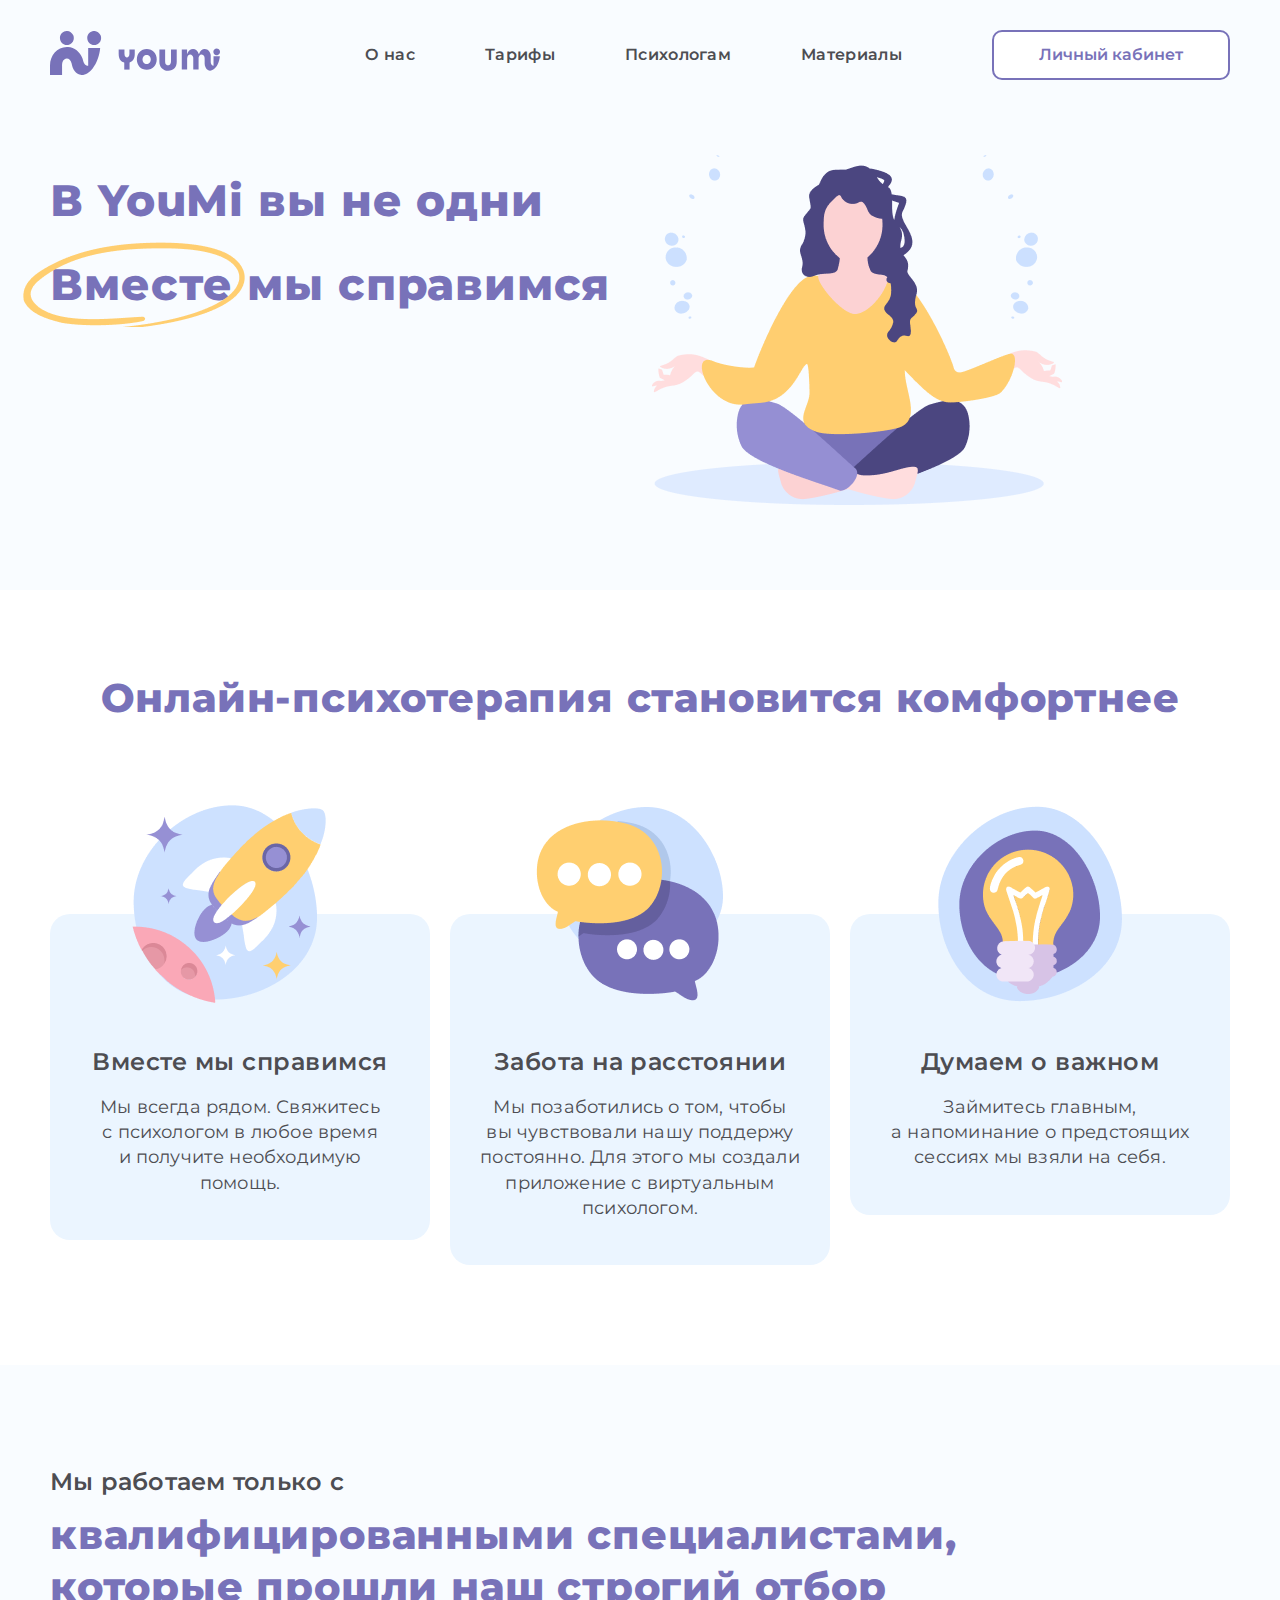
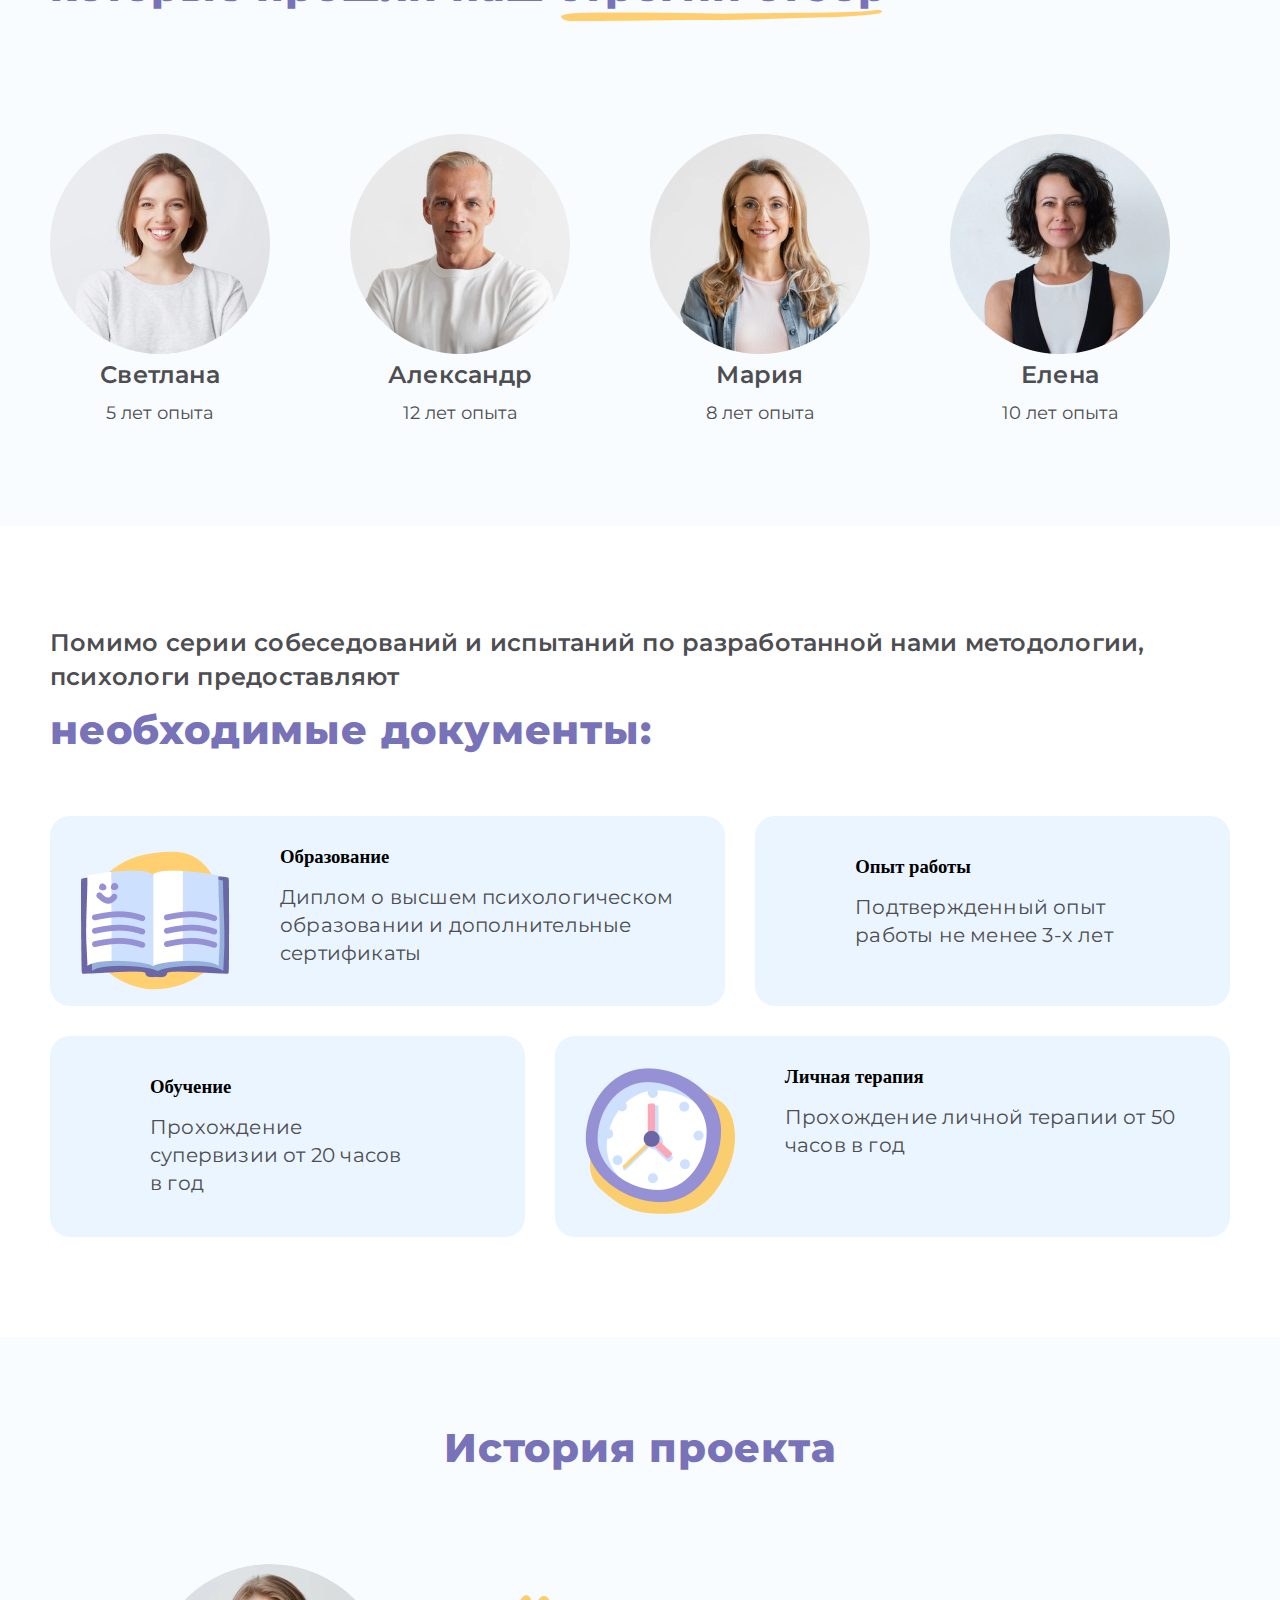
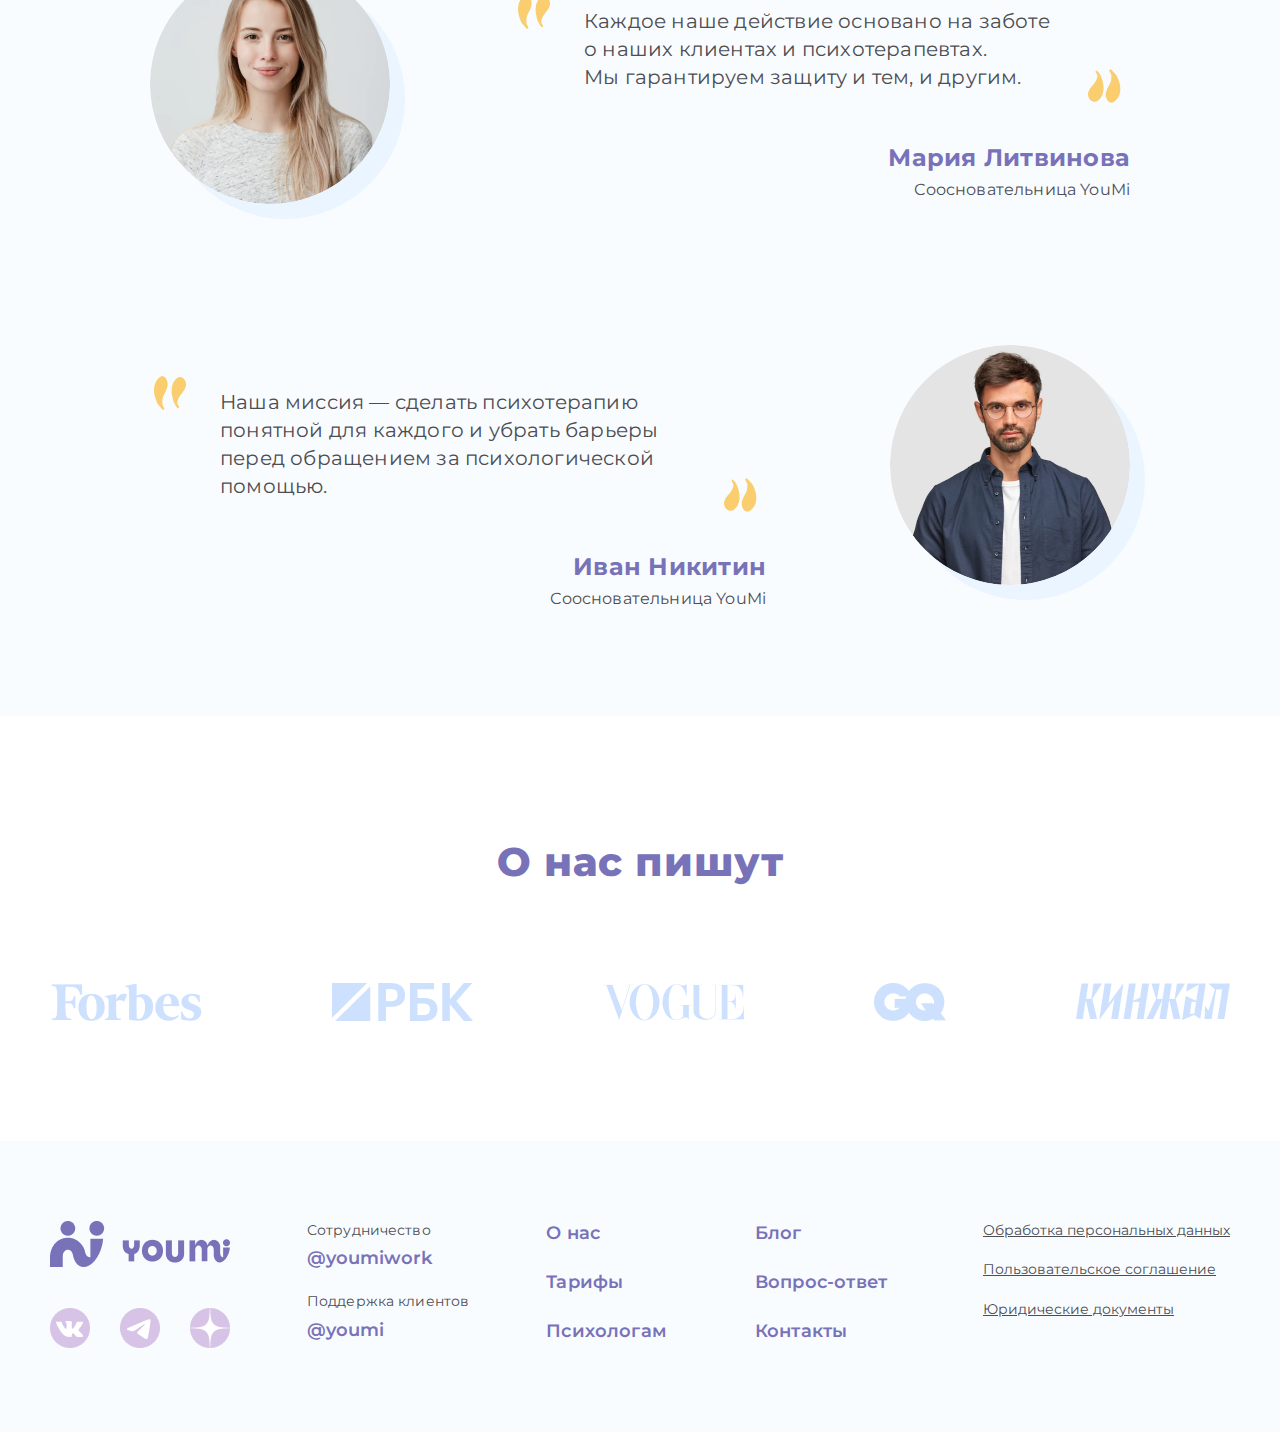
==== commit 7413cfb9: "second page" ====
--- a/about-us.html
+++ b/about-us.html
@@ -240,10 +240,63 @@
                                     </footer>
                                 </article>
                             </div>
-                        </div>
-                    </div>
-                </div>
-            </div>
+                            
+                        </div>
+                        <div class="history__box-inner">
+                            <div class="history__item item-history reverse">
+                                <div class="item-history__img">
+                                    <img src="img/about-us/history/man.png" alt="">
+                                </div>
+                                <article class="item-history__content">
+                                    <p class="item-history__descr">Наша миссия — сделать психотерапию понятной для каждого и убрать барьеры перед обращением за психологической помощью.</p>
+                                    <footer class="item-history__footer">
+                                        <h3 class="item-history__name">Иван Никитин</h3>
+                                        <p class="item-history__profession">Соосновательница YouMi</p>
+                                    </footer>
+                                </article>
+                            </div>
+                            
+                        </div>
+                    </div>
+                </div>
+            </div>
+        </section>
+        <section class="write">
+            <div class="container">
+                <div class="write__body">
+                    <div class="write__title title">О нас пишут</div>
+                    <div class="write__box">
+                        <img src="img/about-us/write/Forbes.png" alt="">
+                        <img src="img/about-us/write/РБК.png" alt="">
+                        <img src="img/about-us/write/VOGUE.png" alt="">
+                        <img src="img/about-us/write/GQ.png" alt="">
+                        <img src="img/about-us/write/КИНЖАЛ.png" alt="">
+                    </div>
+                    <div class="write__slider slider-right">
+                        <picture>
+                            <source srcset="img/about-us/write/Forbes-mini.png" media="(max-width:480px)">
+                            <img src="img/about-us/write/Forbes.png" alt="">
+                        </picture>
+                        <picture>
+                            <source srcset="img/about-us/write/РБК-mini.png" media="(max-width:480px)">
+                            <img src="img/about-us/write/РБК.png" alt="">
+                        </picture>
+                        <picture>
+                            <source srcset="img/about-us/write/VOGUE-mini.png" media="(max-width:480px)">
+                            <img src="img/about-us/write/VOGUE.png" alt="">
+                        </picture>
+                        <picture>
+                            <source srcset="img/about-us/write/GQ-mini.png" media="(max-width:480px)">
+                            <img src="img/about-us/write/GQ.png" alt="">
+                        </picture>
+                        <picture>
+                            <source srcset="img/about-us/write/КИНЖАЛ-mini.png" media="(max-width:480px)">
+                            <img src="img/about-us/write/КИНЖАЛ.png" alt="">
+                        </picture>
+                    </div>
+                </div>
+            </div>
+           
         </section>
     </main>
     <footer class="footer">
--- a/css/style.css
+++ b/css/style.css
@@ -140,7 +140,7 @@
   letter-spacing: 0.02em;
   color: #7872B9;
 }
-@media screen and (max-width: 640px) {
+@media screen and (max-width: 480px) {
   .title {
     font-size: 18px;
   }
@@ -157,4 +157,8 @@
   .text {
     font-size: 14px;
   }
+}
+
+.reverse {
+  flex-direction: row-reverse;
 }--- a/css/about-us.css
+++ b/css/about-us.css
@@ -620,4 +620,209 @@
   color: #4D4D52;
   max-width: 400px;
   margin: 0 auto;
+}
+
+.history {
+  padding: 85px 0 105px;
+  background: #F9FCFF;
+}
+@media screen and (max-width: 768px) {
+  .history {
+    padding: 50px 0 45px;
+  }
+}
+.history__title {
+  text-align: center;
+  margin-bottom: 90px;
+}
+@media screen and (max-width: 480px) {
+  .history__title {
+    margin-bottom: 40px;
+  }
+}
+.history__box {
+  flex: 0 1 980px;
+  display: flex;
+  flex-direction: column;
+  row-gap: 137px;
+}
+@media screen and (max-width: 700px) {
+  .history__box {
+    row-gap: 50px;
+  }
+}
+.history__box-inner {
+  display: flex;
+  justify-content: center;
+  max-width: 980px;
+  width: 100%;
+  margin: 0 auto;
+}
+
+.item-history {
+  display: flex;
+  justify-content: space-between;
+  align-items: flex-start;
+  flex: 1 1 100%;
+}
+@media screen and (max-width: 700px) {
+  .item-history {
+    flex-direction: column;
+  }
+}
+.item-history__img img {
+  border-radius: 50%;
+  box-shadow: 15px 15px 0px #EBF5FF;
+}
+@media screen and (max-width: 360px) {
+  .item-history__img img {
+    box-shadow: 10px 10px 0px #EBF5FF;
+    width: 120px;
+    height: 120px;
+  }
+}
+@media screen and (max-width: 700px) {
+  .item-history__img {
+    align-self: center;
+  }
+}
+.item-history__content {
+  flex: 0 1 616px;
+  display: flex;
+  flex-direction: column;
+  row-gap: 50px;
+  padding: 43px 0 0 0;
+  row-gap: 50px;
+}
+@media screen and (max-width: 700px) {
+  .item-history__content {
+    flex: 0 0 auto;
+  }
+}
+.item-history__descr {
+  font-family: var(--font-montserrat-norms-regular);
+  font-size: 20px;
+  line-height: 140%;
+  letter-spacing: 0.01em;
+  color: #4D4D52;
+  max-width: 470px;
+  padding: 0 70px;
+  box-sizing: content-box;
+  position: relative;
+}
+@media screen and (max-width: 480px) {
+  .item-history__descr {
+    padding: 0 20px;
+    text-align: center;
+    font-size: 16px;
+  }
+}
+.item-history__descr:before {
+  content: "";
+  position: absolute;
+  left: 0;
+  top: -15px;
+  width: 40px;
+  height: 40px;
+  background: url(../img/about-us/history/quote-left.png) no-repeat;
+}
+@media screen and (max-width: 480px) {
+  .item-history__descr:before {
+    transform: scale(0.5);
+    left: -10px;
+  }
+}
+.item-history__descr:after {
+  content: "";
+  position: absolute;
+  bottom: -15px;
+  right: 0;
+  width: 40px;
+  height: 40px;
+  background: url(../img/about-us/history/quote-right.png) no-repeat;
+}
+@media screen and (max-width: 480px) {
+  .item-history__descr:after {
+    transform: scale(0.5);
+    right: -10px;
+  }
+}
+.item-history__footer {
+  display: flex;
+  flex-direction: column;
+  row-gap: 5px;
+  align-items: flex-end;
+}
+.item-history__name {
+  font-family: var(--font-montserrat-norms-bold);
+  font-size: 24px;
+  line-height: 140%;
+  letter-spacing: 0.01em;
+  color: #7872B9;
+}
+@media screen and (max-width: 480px) {
+  .item-history__name {
+    font-size: 18px;
+  }
+}
+.item-history__profession {
+  font-family: var(--font-montserrat-norms-regular);
+  font-size: 16px;
+  line-height: 140%;
+  letter-spacing: 0.01em;
+  color: #4D4D52;
+}
+@media screen and (max-width: 480px) {
+  .item-history__profession {
+    font-size: 14px;
+  }
+}
+
+.write {
+  padding: 120px 0;
+}
+@media screen and (max-width: 768px) {
+  .write {
+    padding: 50px 0;
+  }
+}
+.write__body {
+  text-align: center;
+}
+.write__title {
+  margin-bottom: 95px;
+}
+@media screen and (max-width: 768px) {
+  .write__title {
+    margin-bottom: 40px;
+  }
+}
+.write__box {
+  flex-wrap: wrap;
+  justify-content: center;
+  gap: 40px 130px;
+  display: none;
+}
+@media screen and (min-width: 769px) {
+  .write__box {
+    display: flex;
+  }
+}
+
+.slider-right {
+  display: none;
+}
+@media screen and (max-width: 768px) {
+  .slider-right {
+    display: block;
+  }
+}
+.slider-right .slick-track {
+  display: flex;
+  gap: 0 130px;
+}
+@media screen and (max-width: 480px) {
+  .slider-right .slick-track {
+    gap: 0 38px;
+  }
 }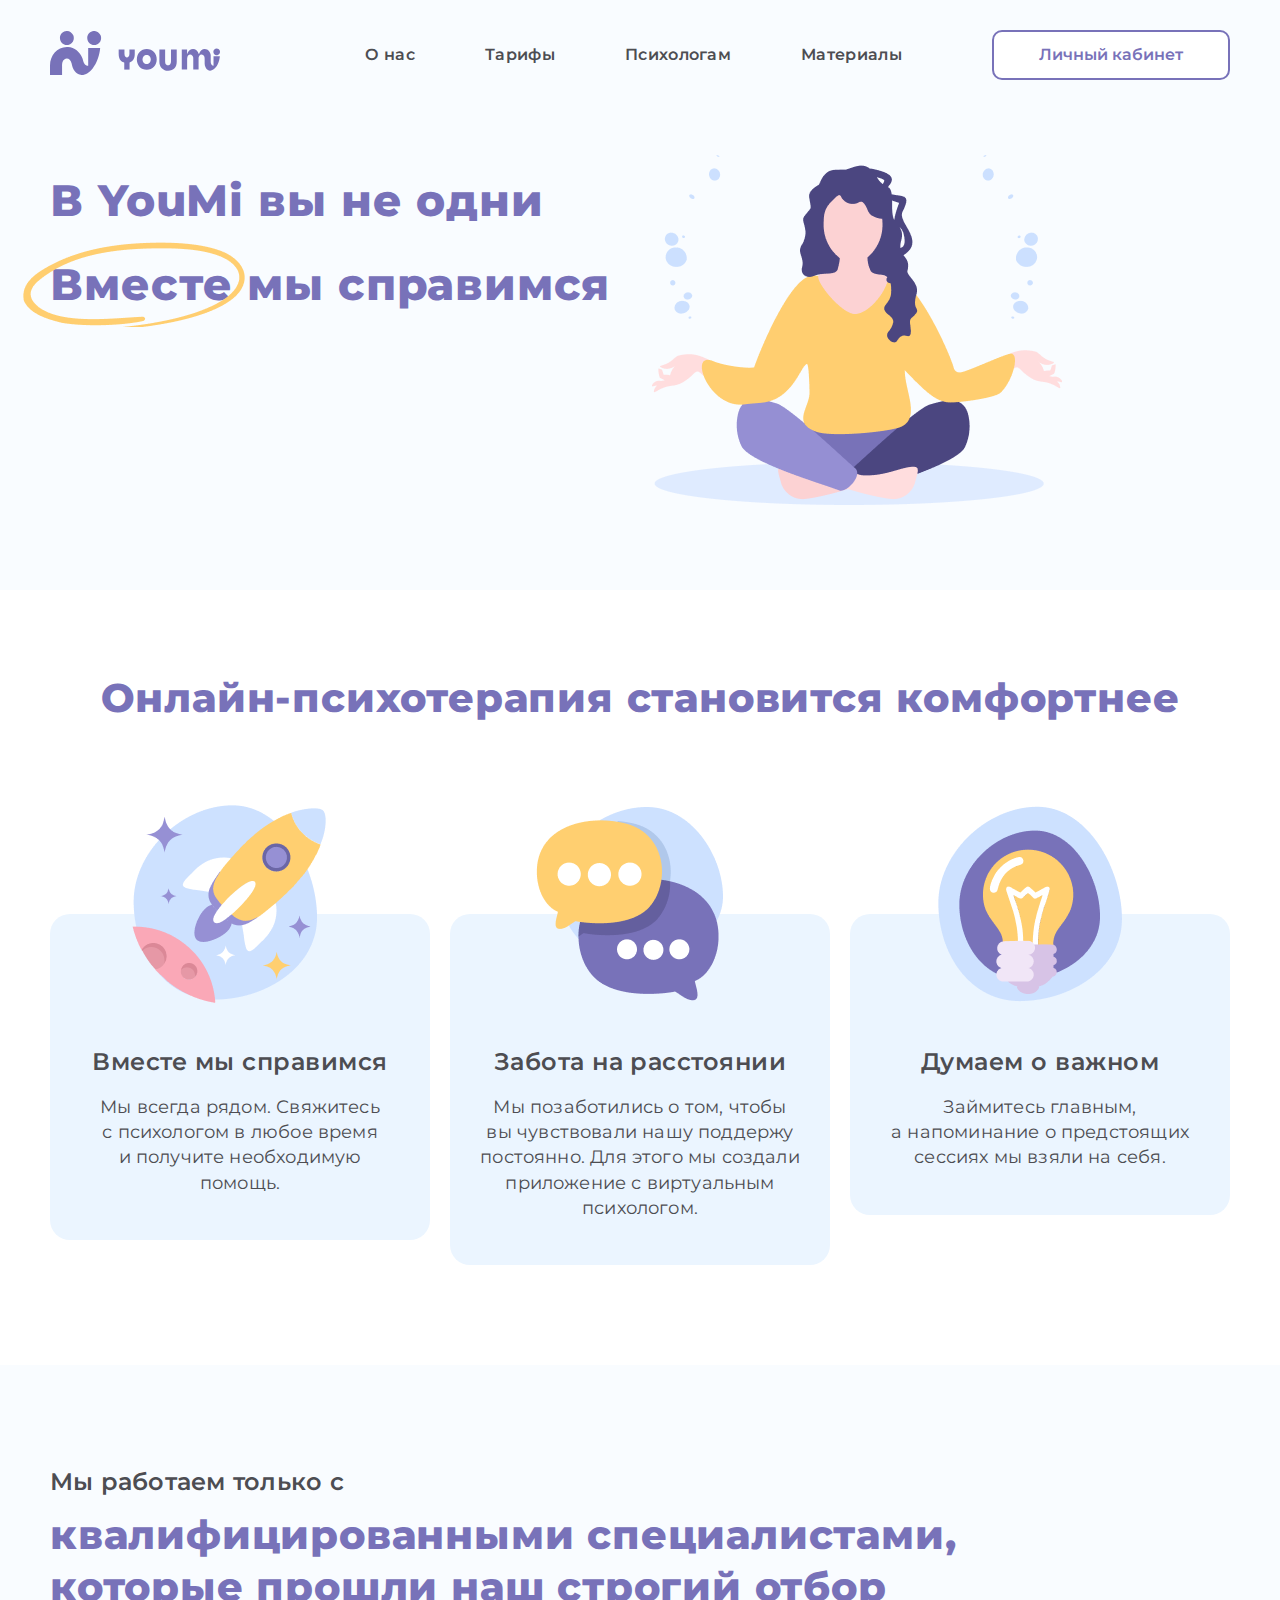
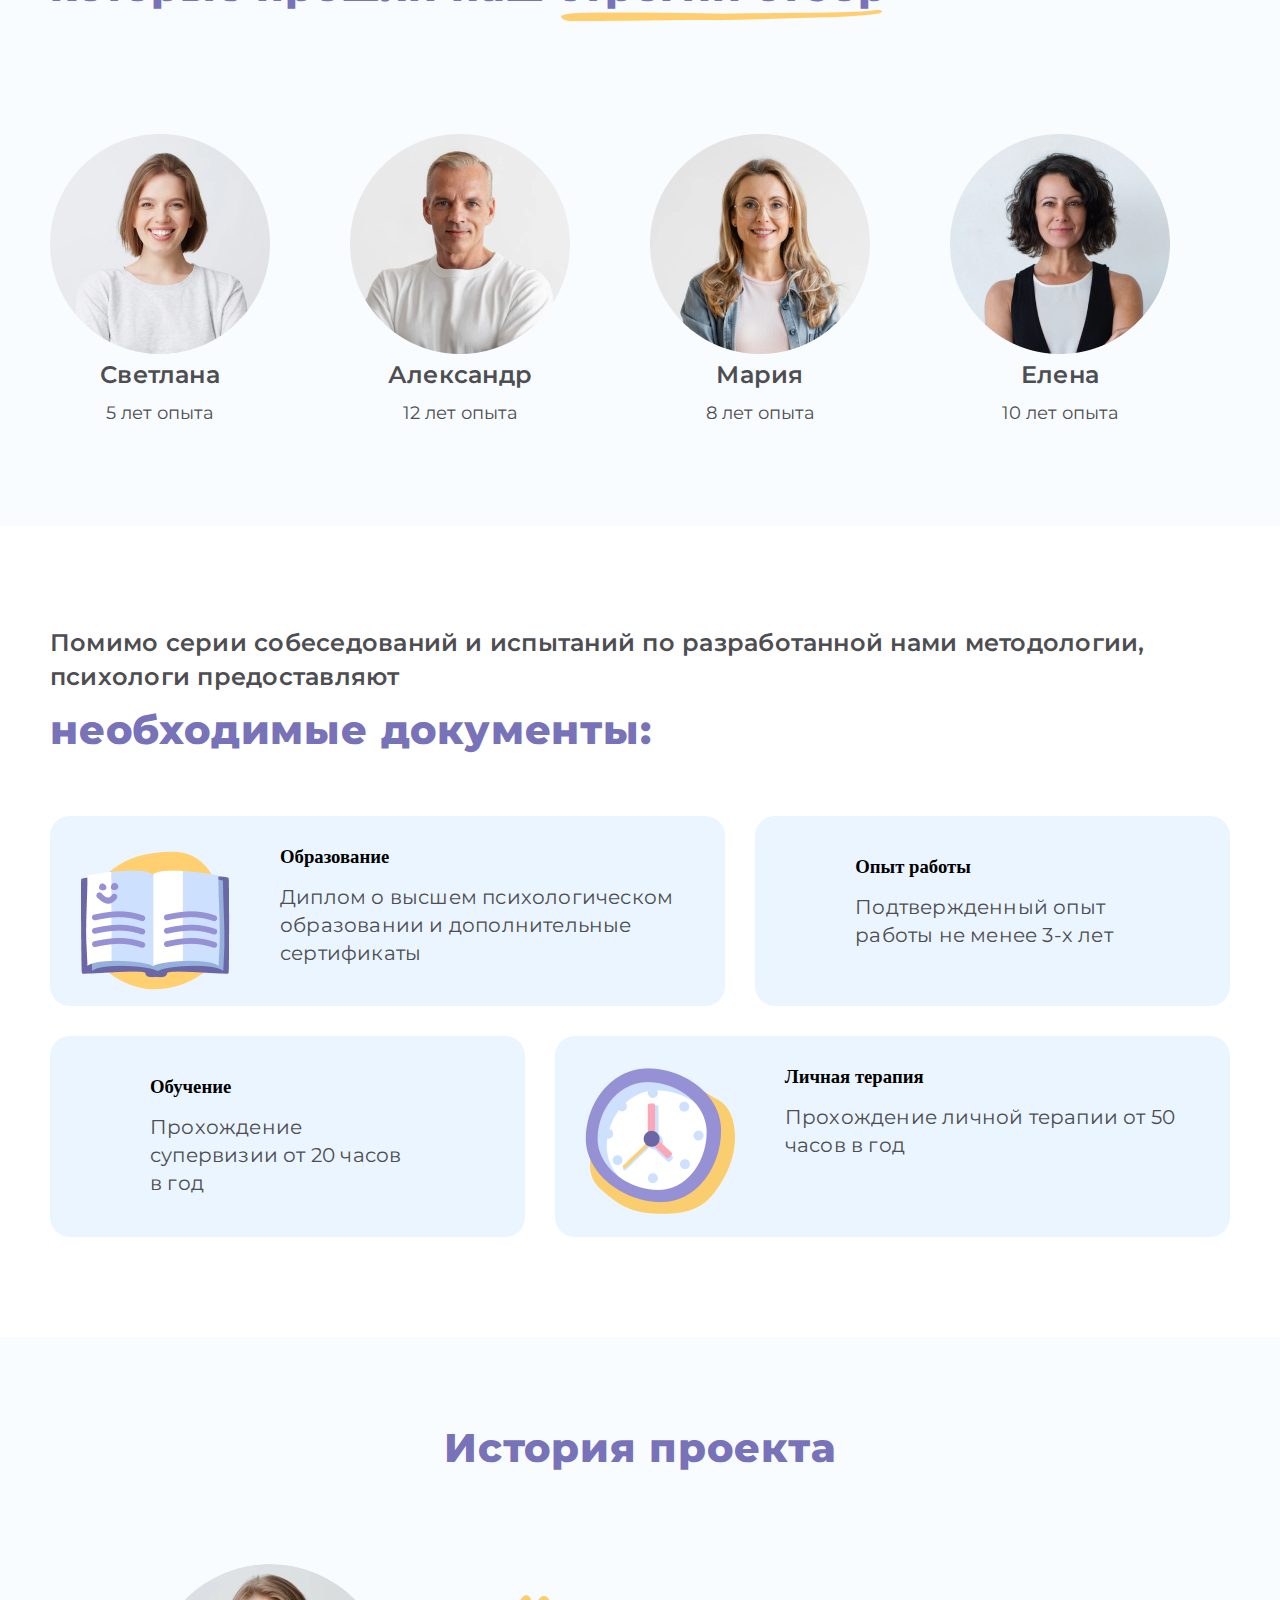
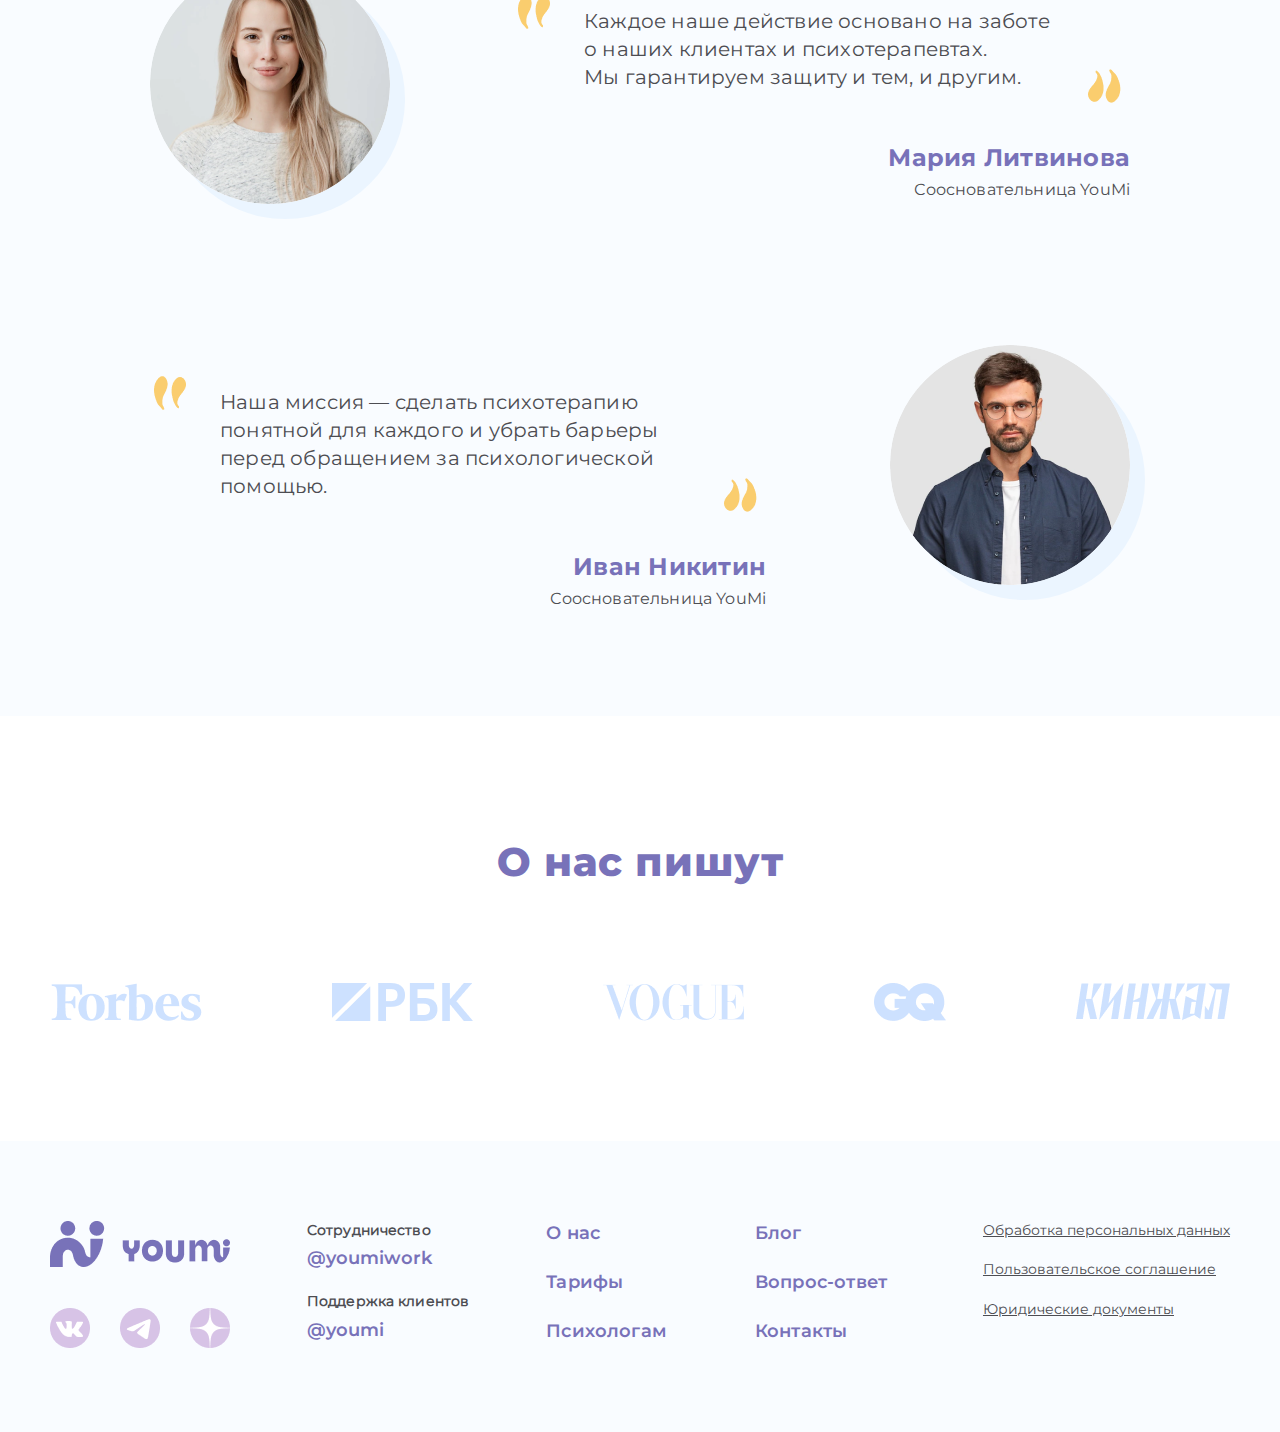
==== commit 3b1d77ac: "finish-project" ====
--- a/about-us.html
+++ b/about-us.html
@@ -11,7 +11,7 @@
     <title>About us</title>
 </head>
 <body>
-    <header class="header">
+    <header class="header purple">
         <div class="container">
             <div class="header__body">
                 <a href="index.html" class="header__logo"><img src="img/header/logo.svg" alt=""></a>
@@ -264,7 +264,7 @@
         <section class="write">
             <div class="container">
                 <div class="write__body">
-                    <div class="write__title title">О нас пишут</div>
+                    <h3 class="write__title title">О нас пишут</h3>
                     <div class="write__box">
                         <img src="img/about-us/write/Forbes.png" alt="">
                         <img src="img/about-us/write/РБК.png" alt="">
@@ -314,11 +314,11 @@
                 </div>
                 <div class="footer-flex__email email-footer">
                     <div class="email-footer__item">
-                       <div class="email-footer__title">Сотрудничество</div>
+                       <h3 class="email-footer__title">Сотрудничество</h3>
                        <a class="email-footer__link" href="mailto:@youmiwork">@youmiwork</a>
                     </div>
                     <div class="email-footer__item">
-                        <div class="email-footer__title">Поддержка клиентов</div>
+                        <h3 class="email-footer__title">Поддержка клиентов</h3>
                         <a class="email-footer__link" href="mailto:@youmi">@youmi</a>
                     </div>
                 </div>
@@ -332,11 +332,11 @@
                         <li class="nav-footer__item"><a href="contacts.html" class="nav-footer__link" target="_blank">Контакты</a></li>
                     </ul>
                 </nav>
-                <d class="footer-flex__documentation documentation-footer">
+                <div class="footer-flex__documentation documentation-footer">
                     <a href="#" class="documentation-footer__link">Обработка персональных данных</a>
                     <a href="#" class="documentation-footer__link">Пользовательское соглашение</a>
                     <a href="#" class="documentation-footer__link">Юридические документы</a>
-                </d>
+                </div>
             </div>
         </div>
     </footer>
--- a/css/style.css
+++ b/css/style.css
@@ -127,6 +127,11 @@
     box-shadow: 5px 10px 0px #CDE1FF;
   }
 }
+@media screen and (max-width: 480px) {
+  .button {
+    min-height: 50px;
+  }
+}
 @media screen and (max-width: 360px) {
   .button {
     font-size: 16px;
@@ -142,7 +147,7 @@
 }
 @media screen and (max-width: 480px) {
   .title {
-    font-size: 18px;
+    font-size: 20px;
   }
 }
 
@@ -161,4 +166,8 @@
 
 .reverse {
   flex-direction: row-reverse;
+}
+
+.purple {
+  background: #F9FCFF;
 }--- a/css/header.css
+++ b/css/header.css
@@ -17,7 +17,6 @@
 
 .header {
   padding-top: 30px;
-  background: #F9FCFF;
 }
 .header__body {
   display: flex;
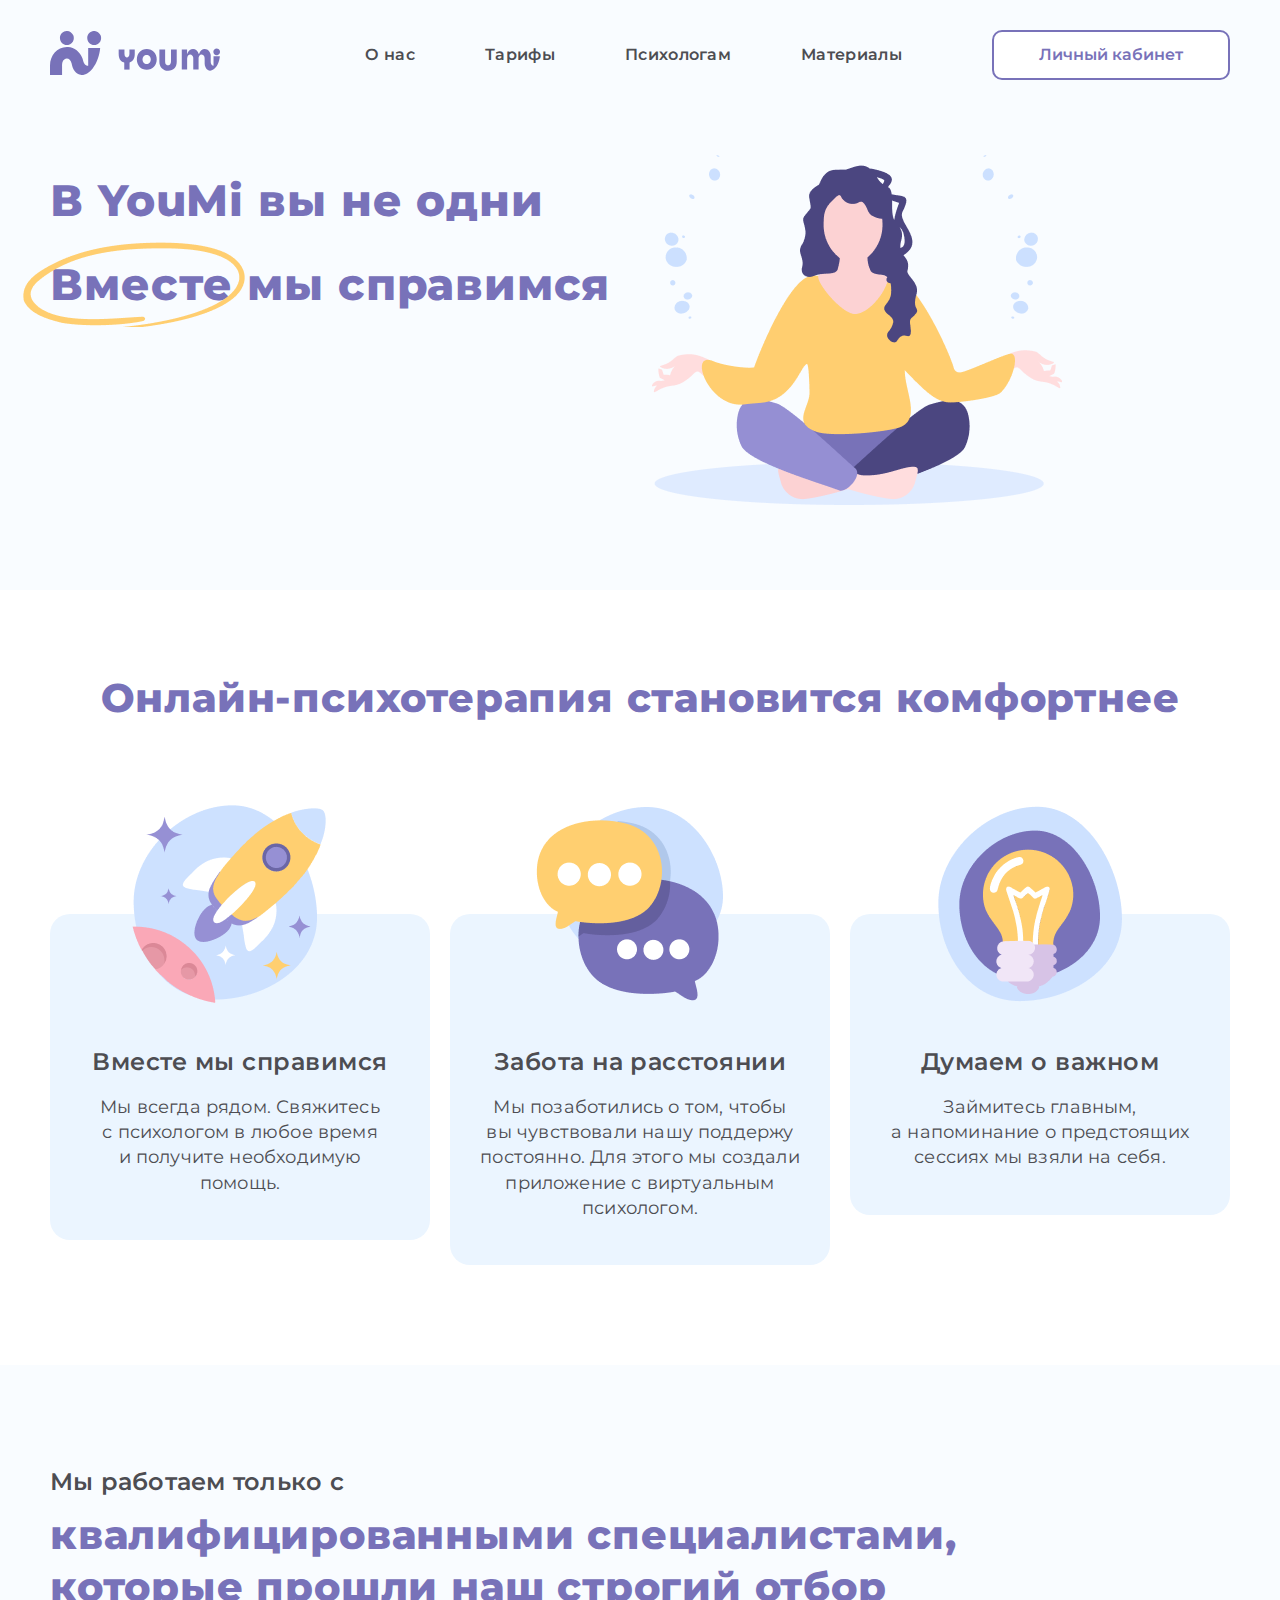
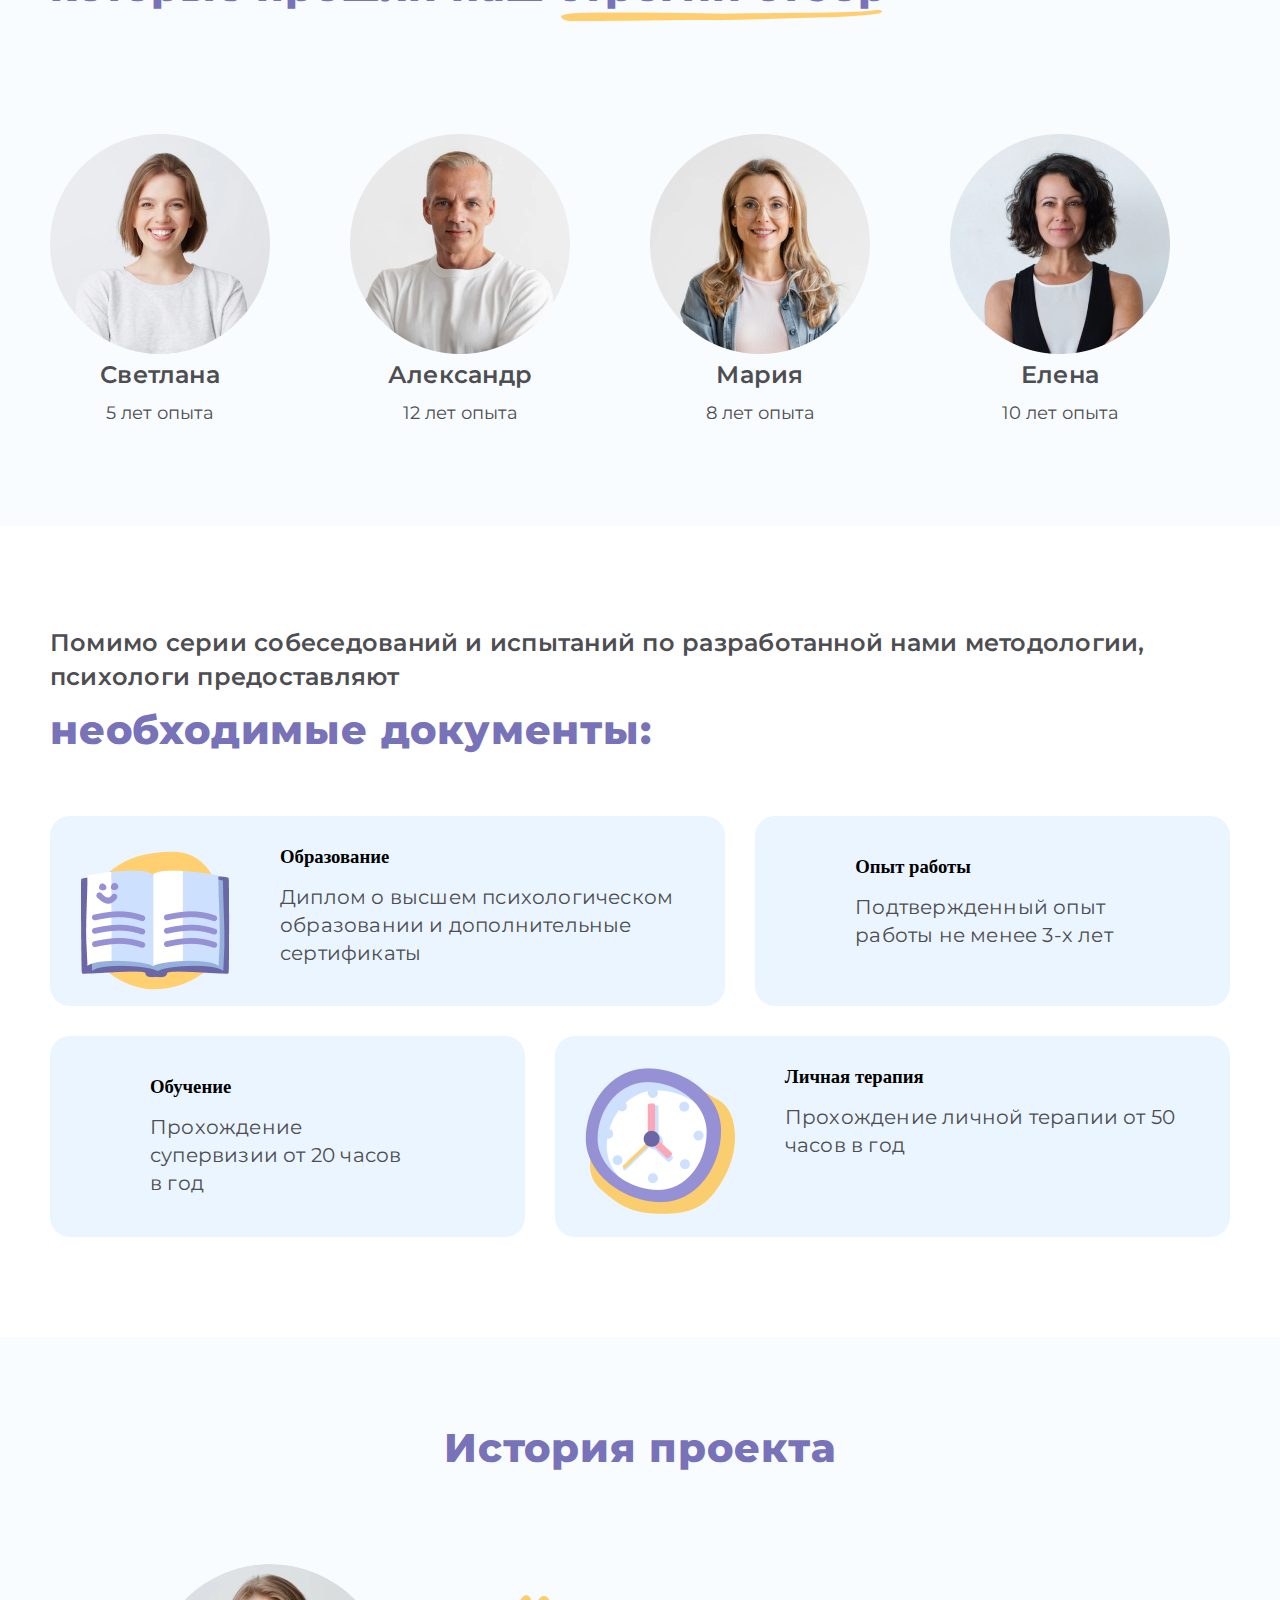
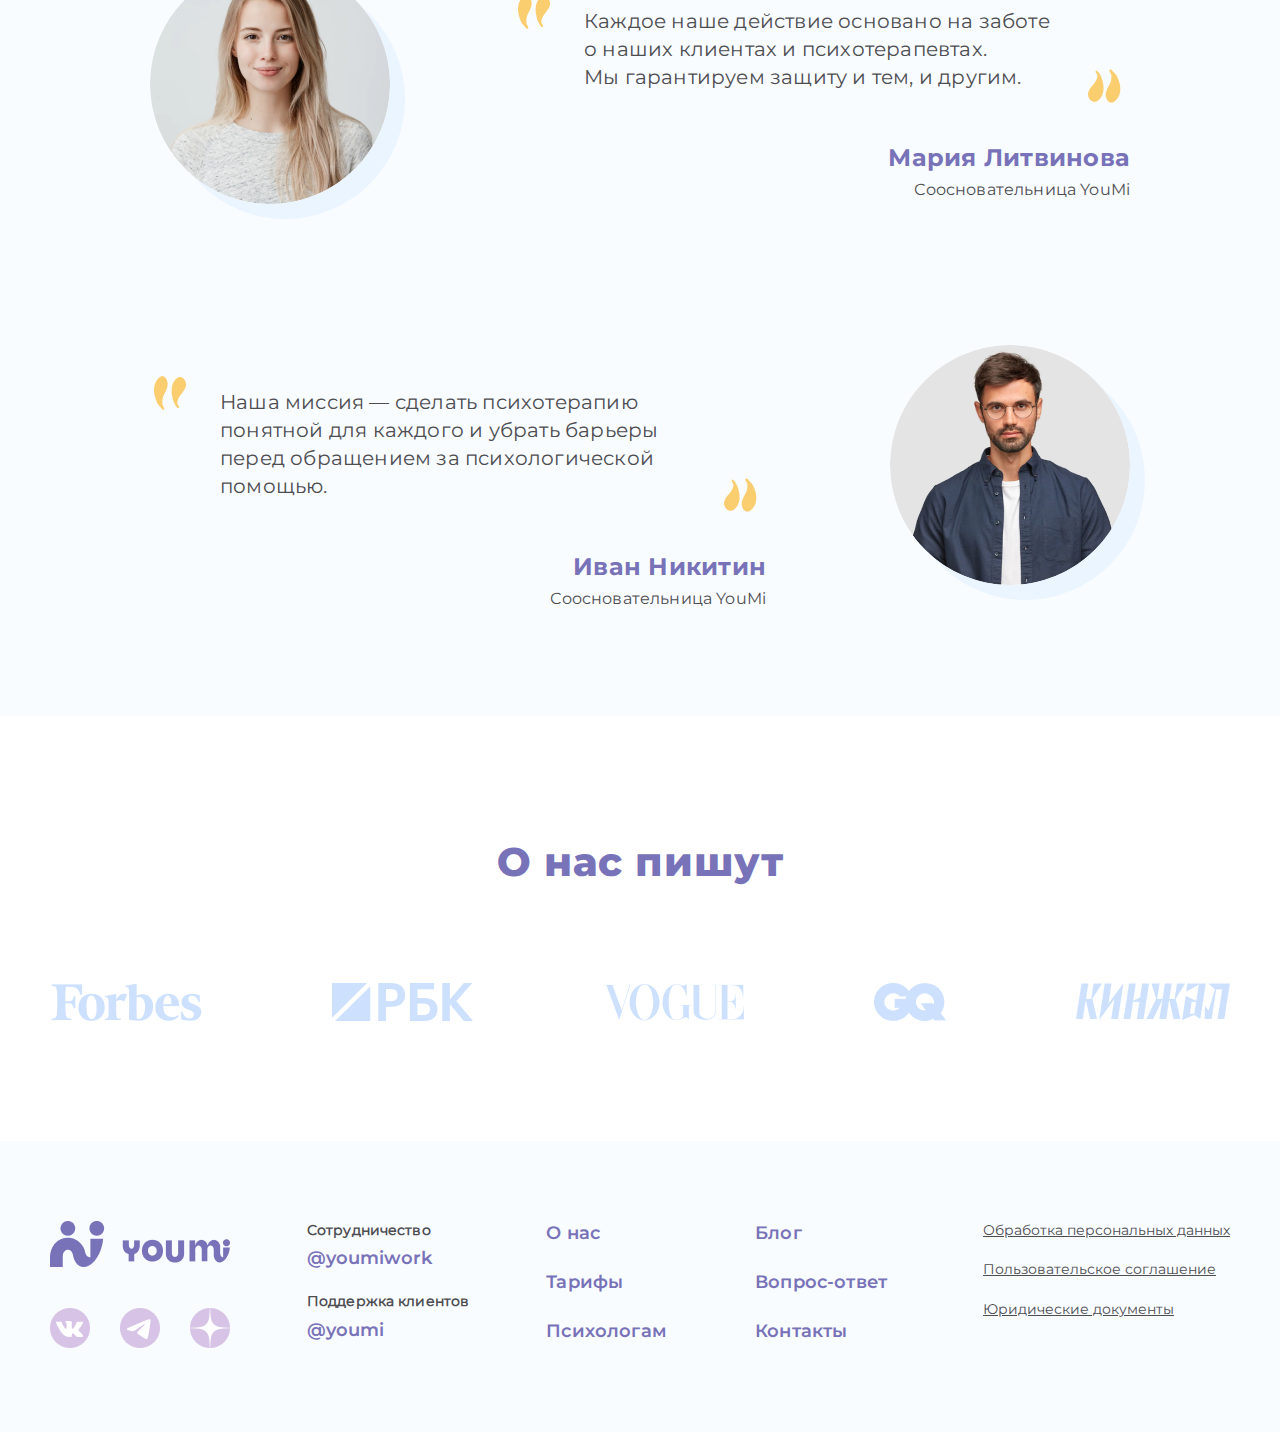
==== commit 7545b458: "correct-my-project" ====
--- a/about-us.html
+++ b/about-us.html
@@ -21,7 +21,7 @@
                             <li class="menu__item"><a href="about-us.html" class="menu__link" target="_blank">О нас</a></li>
                             <li class="menu__item"><a href="rates.html" class="menu__link" target="_blank">Тарифы</a></li>
                             <li class="menu__item"><a href="psychologists.html" class="menu__link" target="_blank">Психологам</a></li>
-                            <li class="menu__item"><a href="#" class="menu__link" target="_blank">Материалы</a></li>
+                            <li class="menu__item"><a href="new-year.html" class="menu__link" target="_blank">Материалы</a></li>
                         </ul>
                         <button class="menu__button">Личный кабинет</button>
                     </div>
@@ -306,7 +306,7 @@
                     <a class="footer-flex__logo" href="index.html">
                         <img src="img/footer/logo.png" alt="">
                      </a>
-                    <div data-da=".footer-flex, 768, 3" class="footer-flex__social" >
+                    <div data-da=".footer-flex, 360, 3" class="footer-flex__social" >
                         <a href="https://vk.com/"><img src="img/footer/vk.png" alt="vk"></a>
                         <a href="https://web.telegram.org/k/"><img src="img/footer/telegram.png" alt="telegram"></a>
                         <a href="https://dzen.ru/"><img src="img/footer/dzen.png" alt="dzen"></a>
--- a/css/style.css
+++ b/css/style.css
@@ -81,11 +81,6 @@
   padding: 0 15px;
   margin: 0 auto;
 }
-@media screen and (max-width: 768px) {
-  .container {
-    padding: 0 30px;
-  }
-}
 
 .ibg {
   position: relative;
@@ -145,6 +140,11 @@
   letter-spacing: 0.02em;
   color: #7872B9;
 }
+@media screen and (max-width: 768px) {
+  .title {
+    font-size: 30px;
+  }
+}
 @media screen and (max-width: 480px) {
   .title {
     font-size: 20px;
--- a/css/about-us.css
+++ b/css/about-us.css
@@ -817,6 +817,9 @@
     display: block;
   }
 }
+.slider-right .slick-list {
+  overflow: hidden;
+}
 .slider-right .slick-track {
   display: flex;
   gap: 0 130px;
--- a/css/footer.css
+++ b/css/footer.css
@@ -19,6 +19,11 @@
   padding: 80px 0;
   background: #F9FCFF;
 }
+@media screen and (max-width: 768px) {
+  .footer {
+    padding: 40px 0;
+  }
+}
 
 .footer-flex {
   display: flex;
@@ -34,6 +39,16 @@
          column-gap: 0;
   }
 }
+@media screen and (max-width: 600px) {
+  .footer-flex {
+    justify-content: center;
+  }
+}
+@media screen and (max-width: 360px) {
+  .footer-flex {
+    justify-content: flex-start;
+  }
+}
 .footer-flex__wrapper {
   display: flex;
   flex-direction: column;
@@ -45,6 +60,11 @@
     flex: 0 0 50%;
   }
 }
+@media screen and (max-width: 600px) {
+  .footer-flex__wrapper {
+    flex: 0 0 auto;
+  }
+}
 .footer-flex__social {
   display: flex;
   -moz-column-gap: 30px;
@@ -62,7 +82,7 @@
     flex: 0 1 50%;
   }
 }
-@media screen and (max-width: 768px) {
+@media screen and (max-width: 600px) {
   .footer-flex__email {
     flex: 0 1 100%;
   }
@@ -75,6 +95,24 @@
   display: flex;
   flex-direction: column;
   row-gap: 21px;
+}
+@media screen and (max-width: 600px) {
+  .email-footer {
+    flex-direction: row;
+    justify-content: center;
+    -moz-column-gap: 20px;
+         column-gap: 20px;
+  }
+}
+@media screen and (max-width: 360px) {
+  .email-footer {
+    flex-direction: column;
+  }
+}
+@media screen and (max-width: 600px) {
+  .email-footer__item:first-child {
+    padding-right: 10px;
+  }
 }
 .email-footer__title {
   font-family: var(--font-montserrat-norms-regular);
@@ -104,7 +142,7 @@
     flex: 0 0 50%;
   }
 }
-@media screen and (max-width: 768px) {
+@media screen and (max-width: 600px) {
   .nav-footer {
     flex: 0 0 100%;
   }
@@ -113,18 +151,22 @@
   display: flex;
   flex-wrap: wrap;
   row-gap: 24px;
-  justify-content: center;
-}
-@media screen and (max-width: 768px) {
+  justify-content: space-between;
+}
+@media screen and (max-width: 540px) {
   .nav-footer__list {
     width: 100%;
-    max-width: 330px;
-  }
-}
-.nav-footer__item {
-  flex: 0 50%;
-}
-@media screen and (min-width: 769px) {
+    max-width: 300px;
+    margin: 0 auto;
+  }
+}
+@media screen and (max-width: 360px) {
+  .nav-footer__list {
+    max-width: auto;
+    margin: 0;
+  }
+}
+@media screen and (min-width: 601px) {
   .nav-footer__item:nth-child(even) {
     flex: 0 0 42%;
   }
@@ -133,6 +175,16 @@
   }
 }
 @media screen and (max-width: 768px) {
+  .nav-footer__item {
+    flex: 0 0 33%;
+    padding-right: 10px;
+  }
+}
+@media screen and (max-width: 540px) {
+  .nav-footer__item {
+    flex: 0 0 50%;
+    padding-right: 0;
+  }
   .nav-footer__item:nth-child(odd) {
     padding-right: 10px;
   }
@@ -159,6 +211,16 @@
   flex-direction: column;
   row-gap: 20px;
 }
+@media screen and (max-width: 600px) {
+  .documentation-footer {
+    text-align: center;
+  }
+}
+@media screen and (max-width: 360px) {
+  .documentation-footer {
+    text-align: left;
+  }
+}
 .documentation-footer__link {
   font-family: var(--font-montserrat-norms-regular);
   font-size: 14px;
